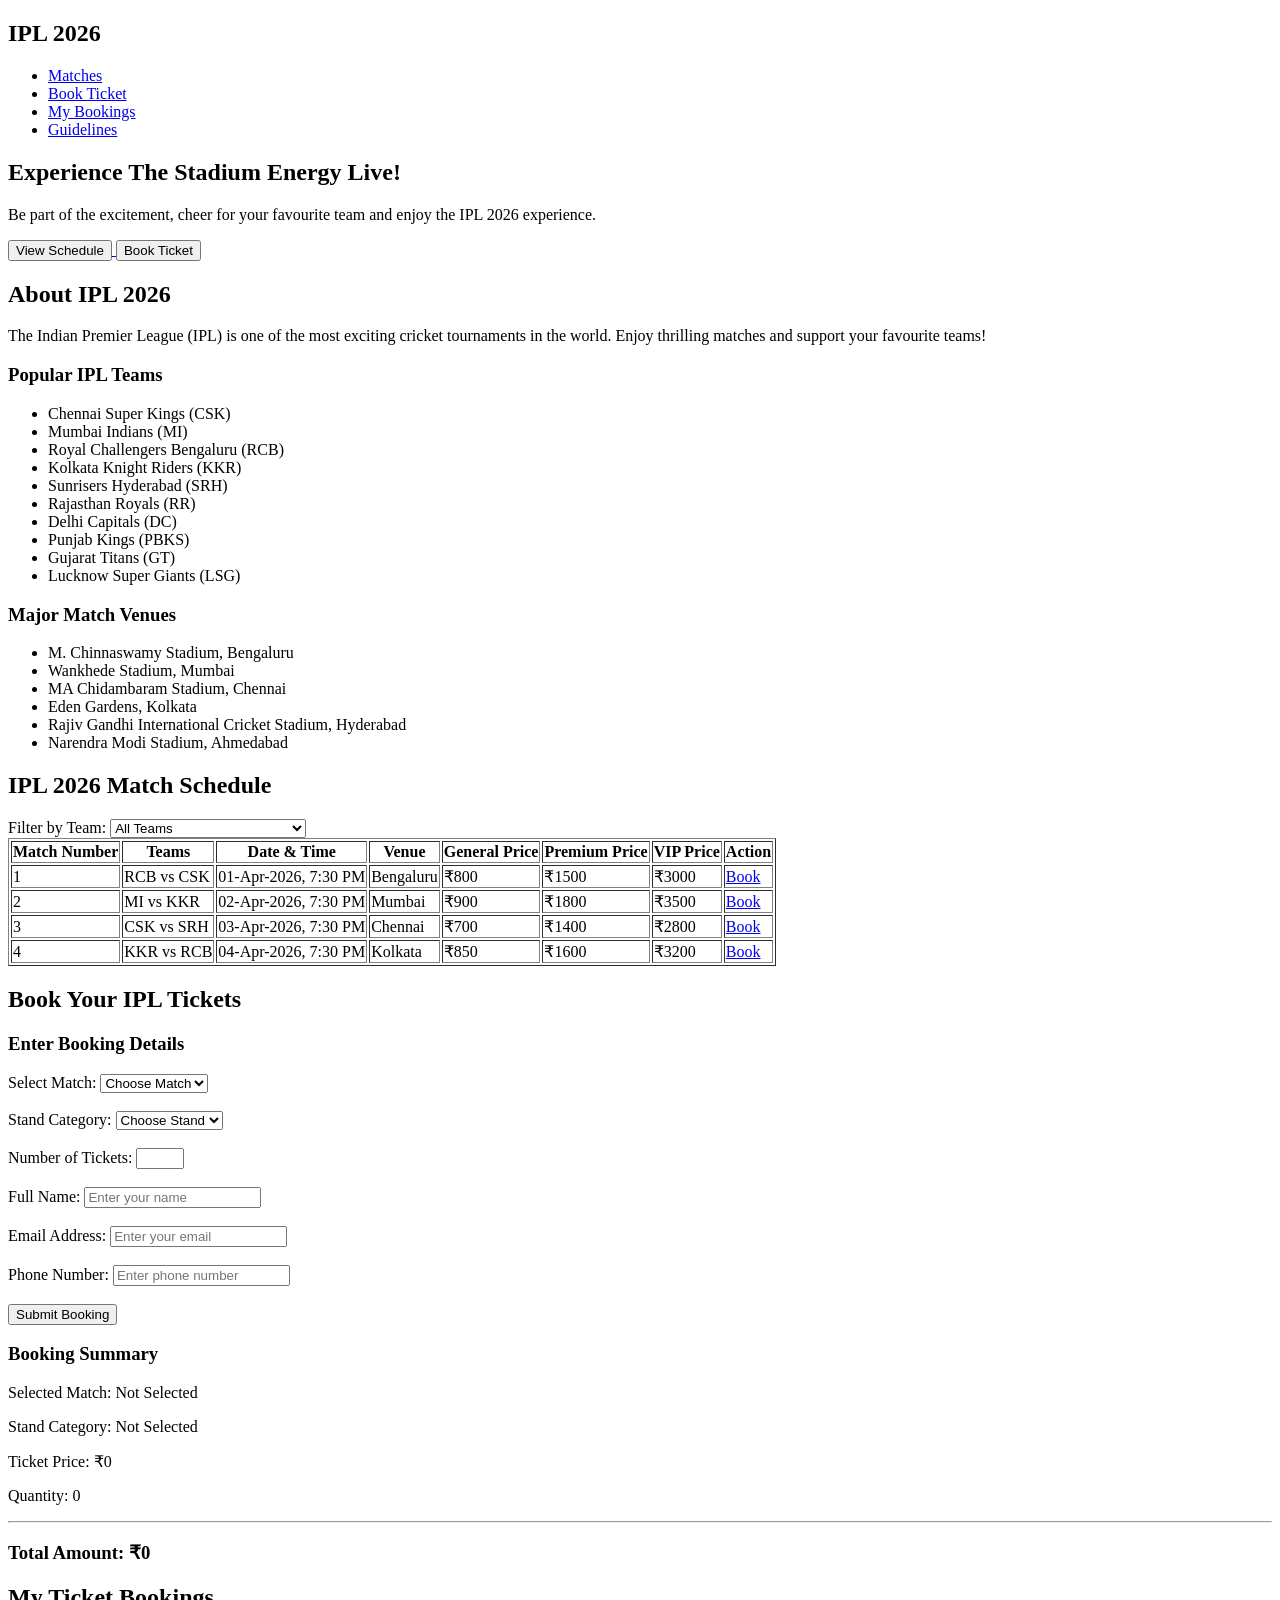
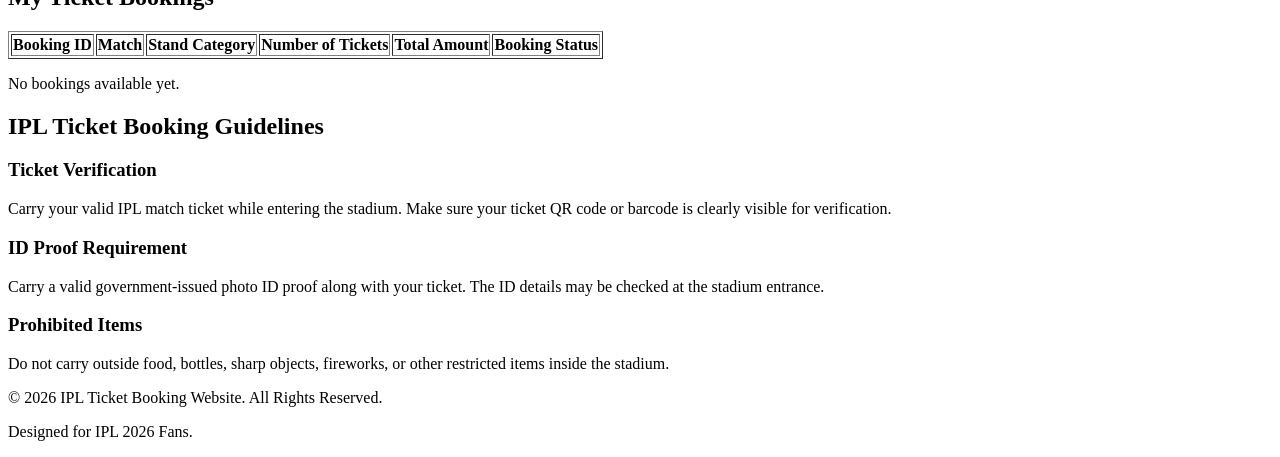
==== index.html @ 2261cd65 "Update" ====
<!DOCTYPE html>
<html lang="en">
<head>
    <meta charset="UTF-8">
    <meta name="viewport" content="width=device-width, initial-scale=1.0">
    <title>IPL Ticket Booking</title>
</head>
<body>

    <!-- Navigation Bar -->
    <header>
        <nav>
            <h2>IPL 2026</h2>

            <ul>
                <li><a href="#matches">Matches</a></li>
                <li><a href="#booking">Book Ticket</a></li>
                <li><a href="#mybookings">My Bookings</a></li>
                <li><a href="#guidelines">Guidelines</a></li>
            </ul>
        </nav>
    </header>
    <!-- Hero Banner Section -->
<section id="home">
    <div class="hero">
        <h1>Experience The Stadium Energy Live!</h1>

        <p>
            Be part of the excitement, cheer for your favourite team
            and enjoy the IPL 2026 experience.
        </p>

        <a href="#matches">
            <button>View Schedule</button>
        </a>

        <a href="#booking">
            <button>Book Ticket</button>
        </a>
    </div>
</section>
<!-- About IPL 2026 Section -->
<section id="about">

    <h2>About IPL 2026</h2>

    <p>
        The Indian Premier League (IPL) is one of the most
        exciting cricket tournaments in the world.
        Enjoy thrilling matches and support your favourite teams!
    </p>

    <h3>Popular IPL Teams</h3>

    <ul>
        <li>Chennai Super Kings (CSK)</li>
        <li>Mumbai Indians (MI)</li>
        <li>Royal Challengers Bengaluru (RCB)</li>
        <li>Kolkata Knight Riders (KKR)</li>
        <li>Sunrisers Hyderabad (SRH)</li>
        <li>Rajasthan Royals (RR)</li>
        <li>Delhi Capitals (DC)</li>
        <li>Punjab Kings (PBKS)</li>
        <li>Gujarat Titans (GT)</li>
        <li>Lucknow Super Giants (LSG)</li>
    </ul>

    <h3>Major Match Venues</h3>

    <ul>
        <li>M. Chinnaswamy Stadium, Bengaluru</li>
        <li>Wankhede Stadium, Mumbai</li>
        <li>MA Chidambaram Stadium, Chennai</li>
        <li>Eden Gardens, Kolkata</li>
        <li>Rajiv Gandhi International Cricket Stadium, Hyderabad</li>
        <li>Narendra Modi Stadium, Ahmedabad</li>
    </ul>

</section>

<!-- Match Schedule Section -->
<section id="matches">

    <h2>IPL 2026 Match Schedule</h2>

    <!-- Team Filter -->
    <label for="teamFilter">Filter by Team:</label>

    <select id="teamFilter">
        <option value="all">All Teams</option>
        <option value="CSK">Chennai Super Kings</option>
        <option value="MI">Mumbai Indians</option>
        <option value="RCB">Royal Challengers Bengaluru</option>
        <option value="KKR">Kolkata Knight Riders</option>
        <option value="SRH">Sunrisers Hyderabad</option>
    </select>

    <!-- Match Table -->
    <table border="1">

        <thead>
            <tr>
                <th>Match Number</th>
                <th>Teams</th>
                <th>Date & Time</th>
                <th>Venue</th>
                <th>General Price</th>
                <th>Premium Price</th>
                <th>VIP Price</th>
                <th>Action</th>
            </tr>
        </thead>

        <tbody>

            <tr>
                <td>1</td>
                <td>RCB vs CSK</td>
                <td>01-Apr-2026, 7:30 PM</td>
                <td>Bengaluru</td>
                <td>₹800</td>
                <td>₹1500</td>
                <td>₹3000</td>
                <td><a href="#booking">Book</a></td>
            </tr>

            <tr>
                <td>2</td>
                <td>MI vs KKR</td>
                <td>02-Apr-2026, 7:30 PM</td>
                <td>Mumbai</td>
                <td>₹900</td>
                <td>₹1800</td>
                <td>₹3500</td>
                <td><a href="#booking">Book</a></td>
            </tr>

            <tr>
                <td>3</td>
                <td>CSK vs SRH</td>
                <td>03-Apr-2026, 7:30 PM</td>
                <td>Chennai</td>
                <td>₹700</td>
                <td>₹1400</td>
                <td>₹2800</td>
                <td><a href="#booking">Book</a></td>
            </tr>

            <tr>
                <td>4</td>
                <td>KKR vs RCB</td>
                <td>04-Apr-2026, 7:30 PM</td>
                <td>Kolkata</td>
                <td>₹850</td>
                <td>₹1600</td>
                <td>₹3200</td>
                <td><a href="#booking">Book</a></td>
            </tr>

        </tbody>

    </table>

</section>

<!-- Ticket Booking Section -->
<section id="booking">

    <h2>Book Your IPL Tickets</h2>

    <div class="booking-container">

        <!-- Booking Form -->
        <div class="booking-form">

            <h3>Enter Booking Details</h3>

            <form>

                <label for="match">Select Match:</label>
                <select id="match" name="match" required>
                    <option value="">Choose Match</option>
                    <option>RCB vs CSK</option>
                    <option>MI vs KKR</option>
                    <option>CSK vs SRH</option>
                    <option>KKR vs RCB</option>
                </select>

                <br><br>

                <label for="stand">Stand Category:</label>
                <select id="stand" name="stand" required>
                    <option value="">Choose Stand</option>
                    <option>General</option>
                    <option>Premium</option>
                    <option>VIP</option>
                </select>

                <br><br>

                <label for="quantity">Number of Tickets:</label>
                <input type="number" id="quantity"
                       name="quantity" min="1" max="10" required>

                <br><br>

                <label for="name">Full Name:</label>
                <input type="text" id="name"
                       name="name" placeholder="Enter your name" required>

                <br><br>

                <label for="email">Email Address:</label>
                <input type="email" id="email"
                       name="email" placeholder="Enter your email" required>

                <br><br>

                <label for="phone">Phone Number:</label>
                <input type="tel" id="phone"
                       name="phone" placeholder="Enter phone number" required>

                <br><br>

                <button type="submit">Submit Booking</button>

            </form>

        </div>

        <!-- Booking Summary Card -->
        <div class="booking-summary">

            <h3>Booking Summary</h3>

            <p>Selected Match: Not Selected</p>

            <p>Stand Category: Not Selected</p>

            <p>Ticket Price: ₹0</p>

            <p>Quantity: 0</p>

            <hr>

            <h3>Total Amount: ₹0</h3>

        </div>

    </div>

</section>

<!-- My Ticket Bookings Section -->
<section id="mybookings">

    <h2>My Ticket Bookings</h2>

    <table border="1">

        <thead>
            <tr>
                <th>Booking ID</th>
                <th>Match</th>
                <th>Stand Category</th>
                <th>Number of Tickets</th>
                <th>Total Amount</th>
                <th>Booking Status</th>
            </tr>
        </thead>

        <tbody>
            <!-- Booking records will appear here in future -->
        </tbody>

    </table>

    <p>No bookings available yet.</p>

</section>

<!-- Guidelines Section -->
<section id="guidelines">

    <h2>IPL Ticket Booking Guidelines</h2>

    <div class="guidelines-container">

        <!-- Card 1 -->
        <div class="guideline-card">
            <h3>Ticket Verification</h3>
            <p>
                Carry your valid IPL match ticket while entering
                the stadium. Make sure your ticket QR code or
                barcode is clearly visible for verification.
            </p>
        </div>

        <!-- Card 2 -->
        <div class="guideline-card">
            <h3>ID Proof Requirement</h3>
            <p>
                Carry a valid government-issued photo ID proof
                along with your ticket. The ID details may be
                checked at the stadium entrance.
            </p>
        </div>

        <!-- Card 3 -->
        <div class="guideline-card">
            <h3>Prohibited Items</h3>
            <p>
                Do not carry outside food, bottles, sharp objects,
                fireworks, or other restricted items inside
                the stadium.
            </p>
        </div>

    </div>

</section>


<!-- Footer Section -->
<footer>
    <p>&copy; 2026 IPL Ticket Booking Website. All Rights Reserved.</p>
    <p>Designed for IPL 2026 Fans.</p>
</footer>
</body>
</html>
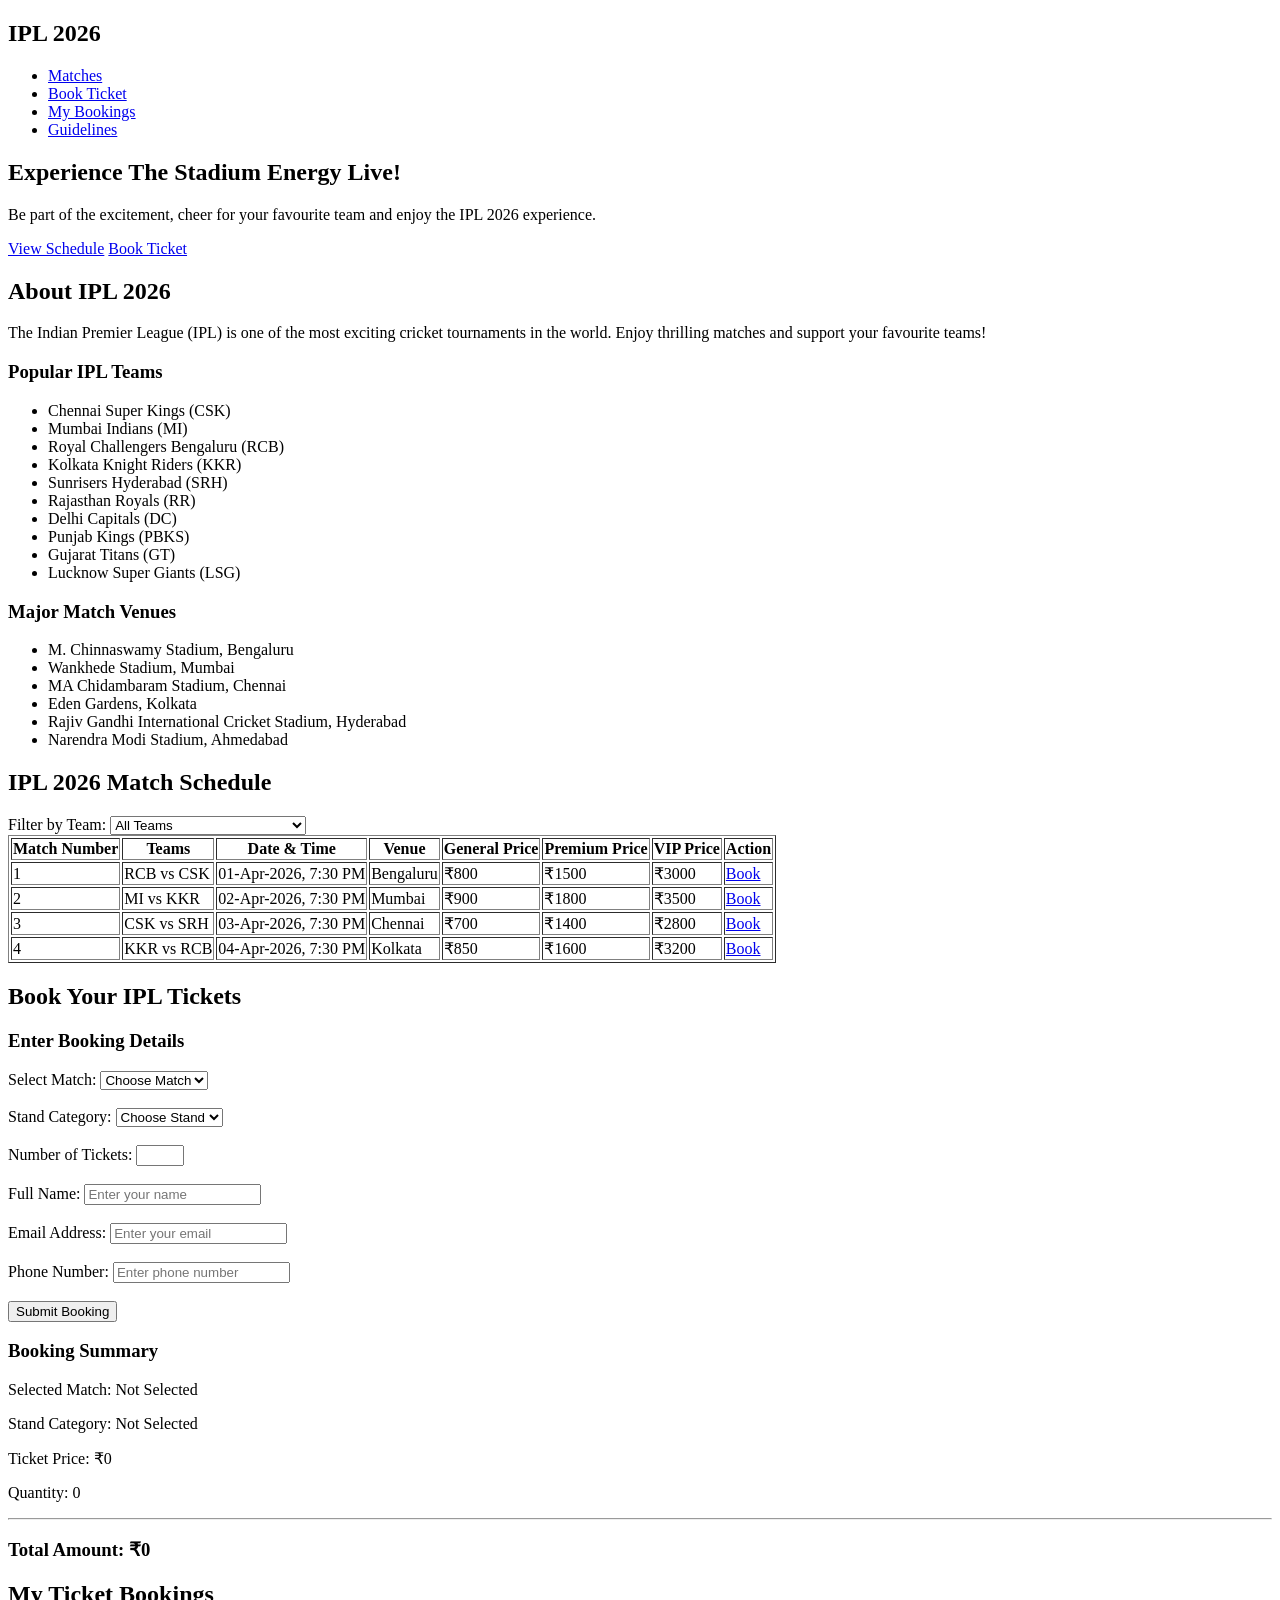
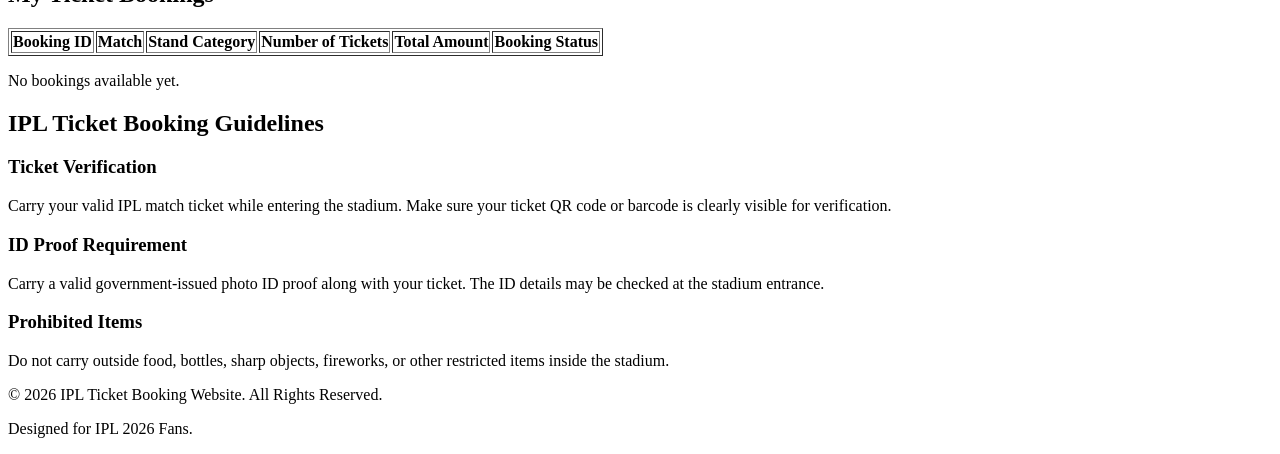
==== commit 97e5ab85: "Add IPL Ticket Booking Activity 1" ====
--- a/index.html
+++ b/index.html
@@ -1,11 +1,12 @@
-
 <!DOCTYPE html>
 <html lang="en">
+
 <head>
     <meta charset="UTF-8">
     <meta name="viewport" content="width=device-width, initial-scale=1.0">
     <title>IPL Ticket Booking</title>
 </head>
+
 <body>
 
     <!-- Navigation Bar -->
@@ -21,9 +22,9 @@
             </ul>
         </nav>
     </header>
+
     <!-- Hero Banner Section -->
-<section id="home">
-    <div class="hero">
+    <section id="home">
         <h1>Experience The Stadium Energy Live!</h1>
 
         <p>
@@ -31,195 +32,199 @@
             and enjoy the IPL 2026 experience.
         </p>
 
-        <a href="#matches">
-            <button>View Schedule</button>
-        </a>
-
-        <a href="#booking">
-            <button>Book Ticket</button>
-        </a>
-    </div>
-</section>
-<!-- About IPL 2026 Section -->
-<section id="about">
-
-    <h2>About IPL 2026</h2>
-
-    <p>
-        The Indian Premier League (IPL) is one of the most
-        exciting cricket tournaments in the world.
-        Enjoy thrilling matches and support your favourite teams!
-    </p>
-
-    <h3>Popular IPL Teams</h3>
-
-    <ul>
-        <li>Chennai Super Kings (CSK)</li>
-        <li>Mumbai Indians (MI)</li>
-        <li>Royal Challengers Bengaluru (RCB)</li>
-        <li>Kolkata Knight Riders (KKR)</li>
-        <li>Sunrisers Hyderabad (SRH)</li>
-        <li>Rajasthan Royals (RR)</li>
-        <li>Delhi Capitals (DC)</li>
-        <li>Punjab Kings (PBKS)</li>
-        <li>Gujarat Titans (GT)</li>
-        <li>Lucknow Super Giants (LSG)</li>
-    </ul>
-
-    <h3>Major Match Venues</h3>
-
-    <ul>
-        <li>M. Chinnaswamy Stadium, Bengaluru</li>
-        <li>Wankhede Stadium, Mumbai</li>
-        <li>MA Chidambaram Stadium, Chennai</li>
-        <li>Eden Gardens, Kolkata</li>
-        <li>Rajiv Gandhi International Cricket Stadium, Hyderabad</li>
-        <li>Narendra Modi Stadium, Ahmedabad</li>
-    </ul>
-
-</section>
-
-<!-- Match Schedule Section -->
-<section id="matches">
-
-    <h2>IPL 2026 Match Schedule</h2>
-
-    <!-- Team Filter -->
-    <label for="teamFilter">Filter by Team:</label>
-
-    <select id="teamFilter">
-        <option value="all">All Teams</option>
-        <option value="CSK">Chennai Super Kings</option>
-        <option value="MI">Mumbai Indians</option>
-        <option value="RCB">Royal Challengers Bengaluru</option>
-        <option value="KKR">Kolkata Knight Riders</option>
-        <option value="SRH">Sunrisers Hyderabad</option>
-    </select>
-
-    <!-- Match Table -->
-    <table border="1">
-
-        <thead>
-            <tr>
-                <th>Match Number</th>
-                <th>Teams</th>
-                <th>Date & Time</th>
-                <th>Venue</th>
-                <th>General Price</th>
-                <th>Premium Price</th>
-                <th>VIP Price</th>
-                <th>Action</th>
-            </tr>
-        </thead>
-
-        <tbody>
-
-            <tr>
-                <td>1</td>
-                <td>RCB vs CSK</td>
-                <td>01-Apr-2026, 7:30 PM</td>
-                <td>Bengaluru</td>
-                <td>₹800</td>
-                <td>₹1500</td>
-                <td>₹3000</td>
-                <td><a href="#booking">Book</a></td>
-            </tr>
-
-            <tr>
-                <td>2</td>
-                <td>MI vs KKR</td>
-                <td>02-Apr-2026, 7:30 PM</td>
-                <td>Mumbai</td>
-                <td>₹900</td>
-                <td>₹1800</td>
-                <td>₹3500</td>
-                <td><a href="#booking">Book</a></td>
-            </tr>
-
-            <tr>
-                <td>3</td>
-                <td>CSK vs SRH</td>
-                <td>03-Apr-2026, 7:30 PM</td>
-                <td>Chennai</td>
-                <td>₹700</td>
-                <td>₹1400</td>
-                <td>₹2800</td>
-                <td><a href="#booking">Book</a></td>
-            </tr>
-
-            <tr>
-                <td>4</td>
-                <td>KKR vs RCB</td>
-                <td>04-Apr-2026, 7:30 PM</td>
-                <td>Kolkata</td>
-                <td>₹850</td>
-                <td>₹1600</td>
-                <td>₹3200</td>
-                <td><a href="#booking">Book</a></td>
-            </tr>
-
-        </tbody>
-
-    </table>
-
-</section>
-
-<!-- Ticket Booking Section -->
-<section id="booking">
-
-    <h2>Book Your IPL Tickets</h2>
-
-    <div class="booking-container">
-
-        <!-- Booking Form -->
-        <div class="booking-form">
-
-            <h3>Enter Booking Details</h3>
-
+        <a href="#matches">View Schedule</a>
+        <a href="#booking">Book Ticket</a>
+    </section>
+
+    <!-- About IPL 2026 Section -->
+    <section id="about">
+
+        <h2>About IPL 2026</h2>
+
+        <p>
+            The Indian Premier League (IPL) is one of the most
+            exciting cricket tournaments in the world.
+            Enjoy thrilling matches and support your favourite teams!
+        </p>
+
+        <h3>Popular IPL Teams</h3>
+
+        <ul>
+            <li>Chennai Super Kings (CSK)</li>
+            <li>Mumbai Indians (MI)</li>
+            <li>Royal Challengers Bengaluru (RCB)</li>
+            <li>Kolkata Knight Riders (KKR)</li>
+            <li>Sunrisers Hyderabad (SRH)</li>
+            <li>Rajasthan Royals (RR)</li>
+            <li>Delhi Capitals (DC)</li>
+            <li>Punjab Kings (PBKS)</li>
+            <li>Gujarat Titans (GT)</li>
+            <li>Lucknow Super Giants (LSG)</li>
+        </ul>
+
+        <h3>Major Match Venues</h3>
+
+        <ul>
+            <li>M. Chinnaswamy Stadium, Bengaluru</li>
+            <li>Wankhede Stadium, Mumbai</li>
+            <li>MA Chidambaram Stadium, Chennai</li>
+            <li>Eden Gardens, Kolkata</li>
+            <li>Rajiv Gandhi International Cricket Stadium, Hyderabad</li>
+            <li>Narendra Modi Stadium, Ahmedabad</li>
+        </ul>
+
+    </section>
+
+    <!-- Match Schedule Section -->
+    <section id="matches">
+
+        <h2>IPL 2026 Match Schedule</h2>
+
+        <!-- Team Filter -->
+        <label for="teamFilter">Filter by Team:</label>
+
+        <select id="teamFilter" name="teamFilter">
+            <option value="all">All Teams</option>
+            <option value="CSK">Chennai Super Kings</option>
+            <option value="MI">Mumbai Indians</option>
+            <option value="RCB">Royal Challengers Bengaluru</option>
+            <option value="KKR">Kolkata Knight Riders</option>
+            <option value="SRH">Sunrisers Hyderabad</option>
+            <option value="RR">Rajasthan Royals</option>
+            <option value="DC">Delhi Capitals</option>
+            <option value="PBKS">Punjab Kings</option>
+            <option value="GT">Gujarat Titans</option>
+            <option value="LSG">Lucknow Super Giants</option>
+        </select>
+
+        <!-- Match Schedule Table -->
+        <table border="1">
+
+            <thead>
+                <tr>
+                    <th>Match Number</th>
+                    <th>Teams</th>
+                    <th>Date & Time</th>
+                    <th>Venue</th>
+                    <th>General Price</th>
+                    <th>Premium Price</th>
+                    <th>VIP Price</th>
+                    <th>Action</th>
+                </tr>
+            </thead>
+
+            <tbody>
+
+                <tr>
+                    <td>1</td>
+                    <td>RCB vs CSK</td>
+                    <td>01-Apr-2026, 7:30 PM</td>
+                    <td>Bengaluru</td>
+                    <td>₹800</td>
+                    <td>₹1500</td>
+                    <td>₹3000</td>
+                    <td><a href="#booking">Book</a></td>
+                </tr>
+
+                <tr>
+                    <td>2</td>
+                    <td>MI vs KKR</td>
+                    <td>02-Apr-2026, 7:30 PM</td>
+                    <td>Mumbai</td>
+                    <td>₹900</td>
+                    <td>₹1800</td>
+                    <td>₹3500</td>
+                    <td><a href="#booking">Book</a></td>
+                </tr>
+
+                <tr>
+                    <td>3</td>
+                    <td>CSK vs SRH</td>
+                    <td>03-Apr-2026, 7:30 PM</td>
+                    <td>Chennai</td>
+                    <td>₹700</td>
+                    <td>₹1400</td>
+                    <td>₹2800</td>
+                    <td><a href="#booking">Book</a></td>
+                </tr>
+
+                <tr>
+                    <td>4</td>
+                    <td>KKR vs RCB</td>
+                    <td>04-Apr-2026, 7:30 PM</td>
+                    <td>Kolkata</td>
+                    <td>₹850</td>
+                    <td>₹1600</td>
+                    <td>₹3200</td>
+                    <td><a href="#booking">Book</a></td>
+                </tr>
+
+            </tbody>
+
+        </table>
+
+    </section>
+
+    <!-- Ticket Booking Section -->
+    <section id="booking">
+
+        <h2>Book Your IPL Tickets</h2>
+
+        <div>
+
+            <!-- Booking Form -->
             <form>
 
+                <h3>Enter Booking Details</h3>
+
                 <label for="match">Select Match:</label>
+
                 <select id="match" name="match" required>
                     <option value="">Choose Match</option>
-                    <option>RCB vs CSK</option>
-                    <option>MI vs KKR</option>
-                    <option>CSK vs SRH</option>
-                    <option>KKR vs RCB</option>
+                    <option value="RCB-CSK">RCB vs CSK</option>
+                    <option value="MI-KKR">MI vs KKR</option>
+                    <option value="CSK-SRH">CSK vs SRH</option>
+                    <option value="KKR-RCB">KKR vs RCB</option>
                 </select>
 
                 <br><br>
 
                 <label for="stand">Stand Category:</label>
+
                 <select id="stand" name="stand" required>
                     <option value="">Choose Stand</option>
-                    <option>General</option>
-                    <option>Premium</option>
-                    <option>VIP</option>
+                    <option value="general">General</option>
+                    <option value="premium">Premium</option>
+                    <option value="vip">VIP</option>
                 </select>
 
                 <br><br>
 
                 <label for="quantity">Number of Tickets:</label>
+
                 <input type="number" id="quantity"
-                       name="quantity" min="1" max="10" required>
+                    name="quantity" min="1" max="10" required>
 
                 <br><br>
 
                 <label for="name">Full Name:</label>
+
                 <input type="text" id="name"
-                       name="name" placeholder="Enter your name" required>
+                    name="name" placeholder="Enter your name" required>
 
                 <br><br>
 
                 <label for="email">Email Address:</label>
+
                 <input type="email" id="email"
-                       name="email" placeholder="Enter your email" required>
+                    name="email" placeholder="Enter your email" required>
 
                 <br><br>
 
                 <label for="phone">Phone Number:</label>
+
                 <input type="tel" id="phone"
-                       name="phone" placeholder="Enter phone number" required>
+                    name="phone" placeholder="Enter phone number" required>
 
                 <br><br>
 
@@ -227,105 +232,103 @@
 
             </form>
 
+            <!-- Booking Summary Card -->
+            <aside>
+
+                <h3>Booking Summary</h3>
+
+                <p>Selected Match: Not Selected</p>
+
+                <p>Stand Category: Not Selected</p>
+
+                <p>Ticket Price: ₹0</p>
+
+                <p>Quantity: 0</p>
+
+                <hr>
+
+                <h3>Total Amount: ₹0</h3>
+
+            </aside>
+
         </div>
 
-        <!-- Booking Summary Card -->
-        <div class="booking-summary">
-
-            <h3>Booking Summary</h3>
-
-            <p>Selected Match: Not Selected</p>
-
-            <p>Stand Category: Not Selected</p>
-
-            <p>Ticket Price: ₹0</p>
-
-            <p>Quantity: 0</p>
-
-            <hr>
-
-            <h3>Total Amount: ₹0</h3>
+    </section>
+
+    <!-- My Ticket Bookings Section -->
+    <section id="mybookings">
+
+        <h2>My Ticket Bookings</h2>
+
+        <table border="1">
+
+            <thead>
+                <tr>
+                    <th>Booking ID</th>
+                    <th>Match</th>
+                    <th>Stand Category</th>
+                    <th>Number of Tickets</th>
+                    <th>Total Amount</th>
+                    <th>Booking Status</th>
+                </tr>
+            </thead>
+
+            <tbody>
+                <!-- Booking records will appear here in future -->
+            </tbody>
+
+        </table>
+
+        <p>No bookings available yet.</p>
+
+    </section>
+
+    <!-- Guidelines Section -->
+    <section id="guidelines">
+
+        <h2>IPL Ticket Booking Guidelines</h2>
+
+        <div>
+
+            <article>
+                <h3>Ticket Verification</h3>
+                <p>
+                    Carry your valid IPL match ticket while entering
+                    the stadium. Make sure your ticket QR code or
+                    barcode is clearly visible for verification.
+                </p>
+            </article>
+
+            <article>
+                <h3>ID Proof Requirement</h3>
+                <p>
+                    Carry a valid government-issued photo ID proof
+                    along with your ticket. The ID details may be
+                    checked at the stadium entrance.
+                </p>
+            </article>
+
+            <article>
+                <h3>Prohibited Items</h3>
+                <p>
+                    Do not carry outside food, bottles, sharp objects,
+                    fireworks, or other restricted items inside
+                    the stadium.
+                </p>
+            </article>
 
         </div>
 
-    </div>
-
-</section>
-
-<!-- My Ticket Bookings Section -->
-<section id="mybookings">
-
-    <h2>My Ticket Bookings</h2>
-
-    <table border="1">
-
-        <thead>
-            <tr>
-                <th>Booking ID</th>
-                <th>Match</th>
-                <th>Stand Category</th>
-                <th>Number of Tickets</th>
-                <th>Total Amount</th>
-                <th>Booking Status</th>
-            </tr>
-        </thead>
-
-        <tbody>
-            <!-- Booking records will appear here in future -->
-        </tbody>
-
-    </table>
-
-    <p>No bookings available yet.</p>
-
-</section>
-
-<!-- Guidelines Section -->
-<section id="guidelines">
-
-    <h2>IPL Ticket Booking Guidelines</h2>
-
-    <div class="guidelines-container">
-
-        <!-- Card 1 -->
-        <div class="guideline-card">
-            <h3>Ticket Verification</h3>
-            <p>
-                Carry your valid IPL match ticket while entering
-                the stadium. Make sure your ticket QR code or
-                barcode is clearly visible for verification.
-            </p>
-        </div>
-
-        <!-- Card 2 -->
-        <div class="guideline-card">
-            <h3>ID Proof Requirement</h3>
-            <p>
-                Carry a valid government-issued photo ID proof
-                along with your ticket. The ID details may be
-                checked at the stadium entrance.
-            </p>
-        </div>
-
-        <!-- Card 3 -->
-        <div class="guideline-card">
-            <h3>Prohibited Items</h3>
-            <p>
-                Do not carry outside food, bottles, sharp objects,
-                fireworks, or other restricted items inside
-                the stadium.
-            </p>
-        </div>
-
-    </div>
-
-</section>
-
-
-<!-- Footer Section -->
-<footer>
-    <p>&copy; 2026 IPL Ticket Booking Website. All Rights Reserved.</p>
-    <p>Designed for IPL 2026 Fans.</p>
-</footer>
+    </section>
+
+    <!-- Footer Section -->
+    <footer>
+
+        <p>&copy; 2026 IPL Ticket Booking Website. All Rights Reserved.</p>
+        <p>Designed for IPL 2026 Fans.</p>
+
+    </footer>
+
 </body>
-</html>
+
+</html>
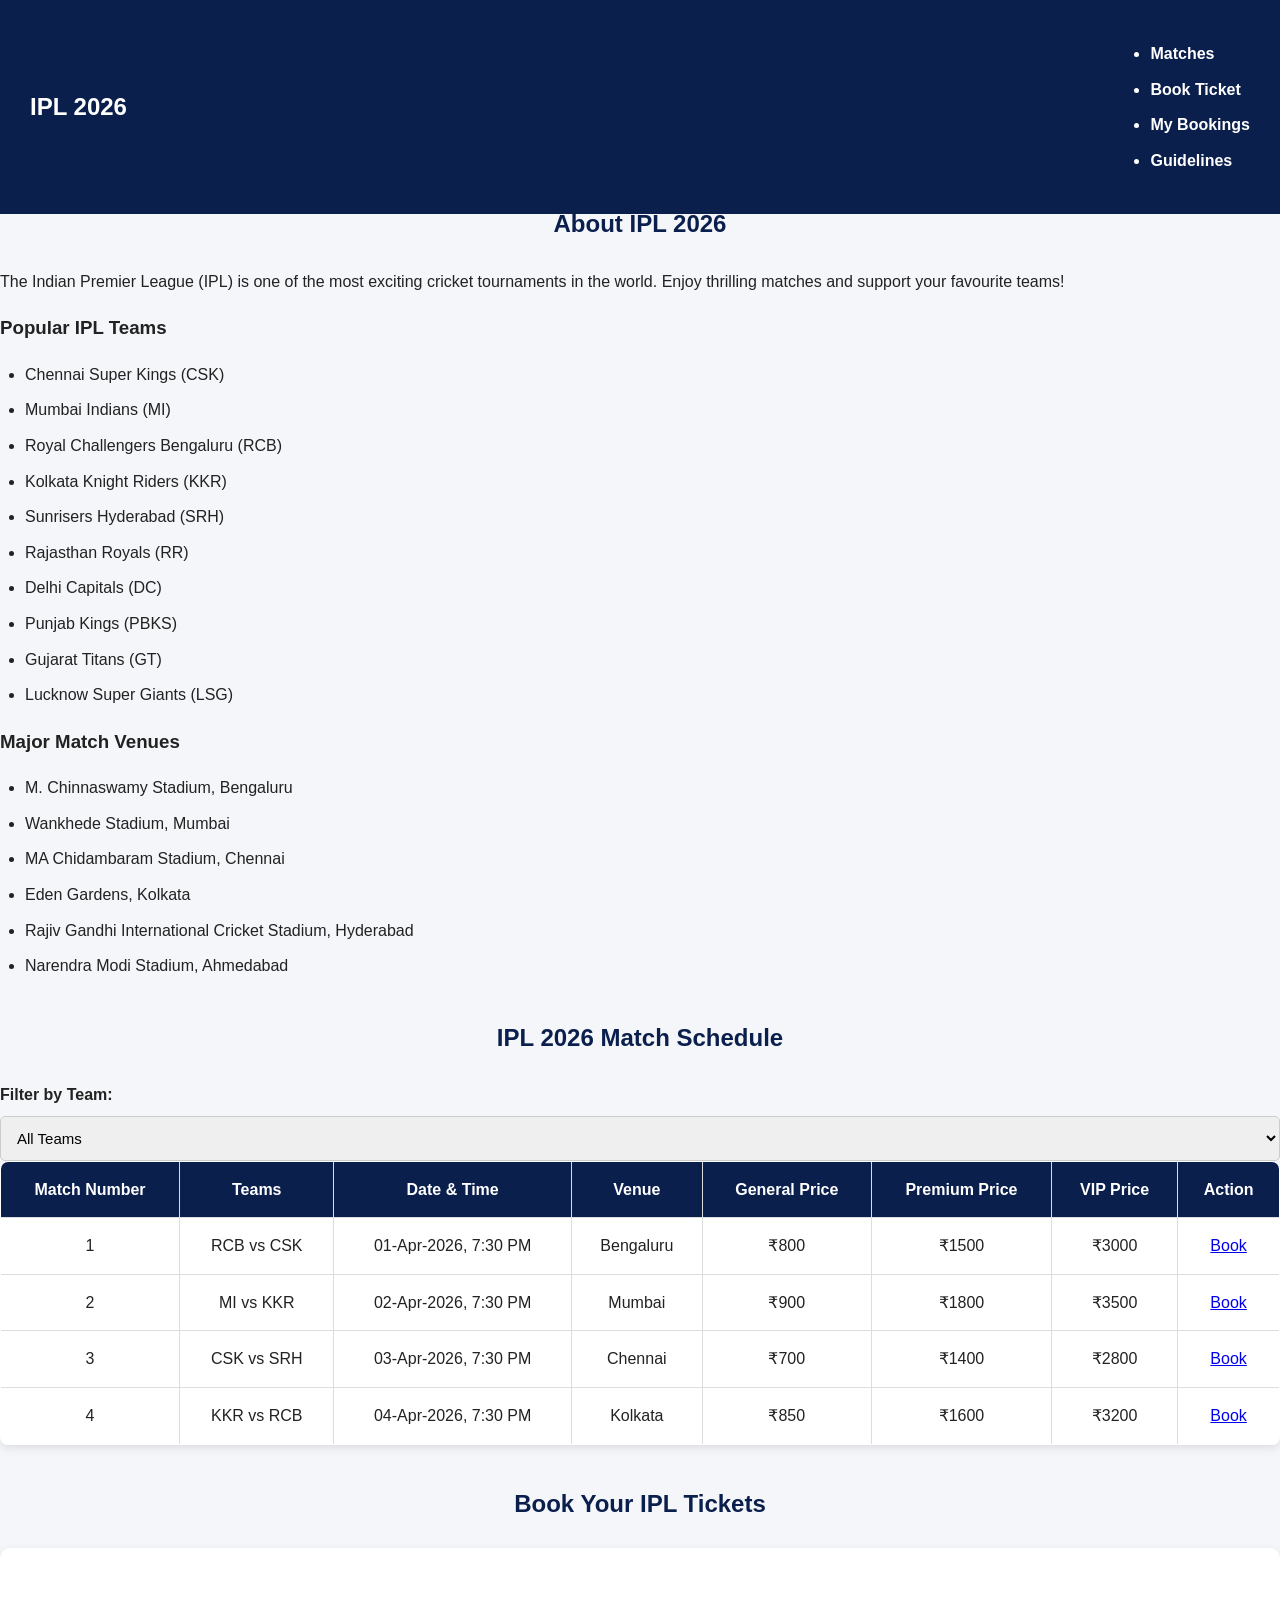
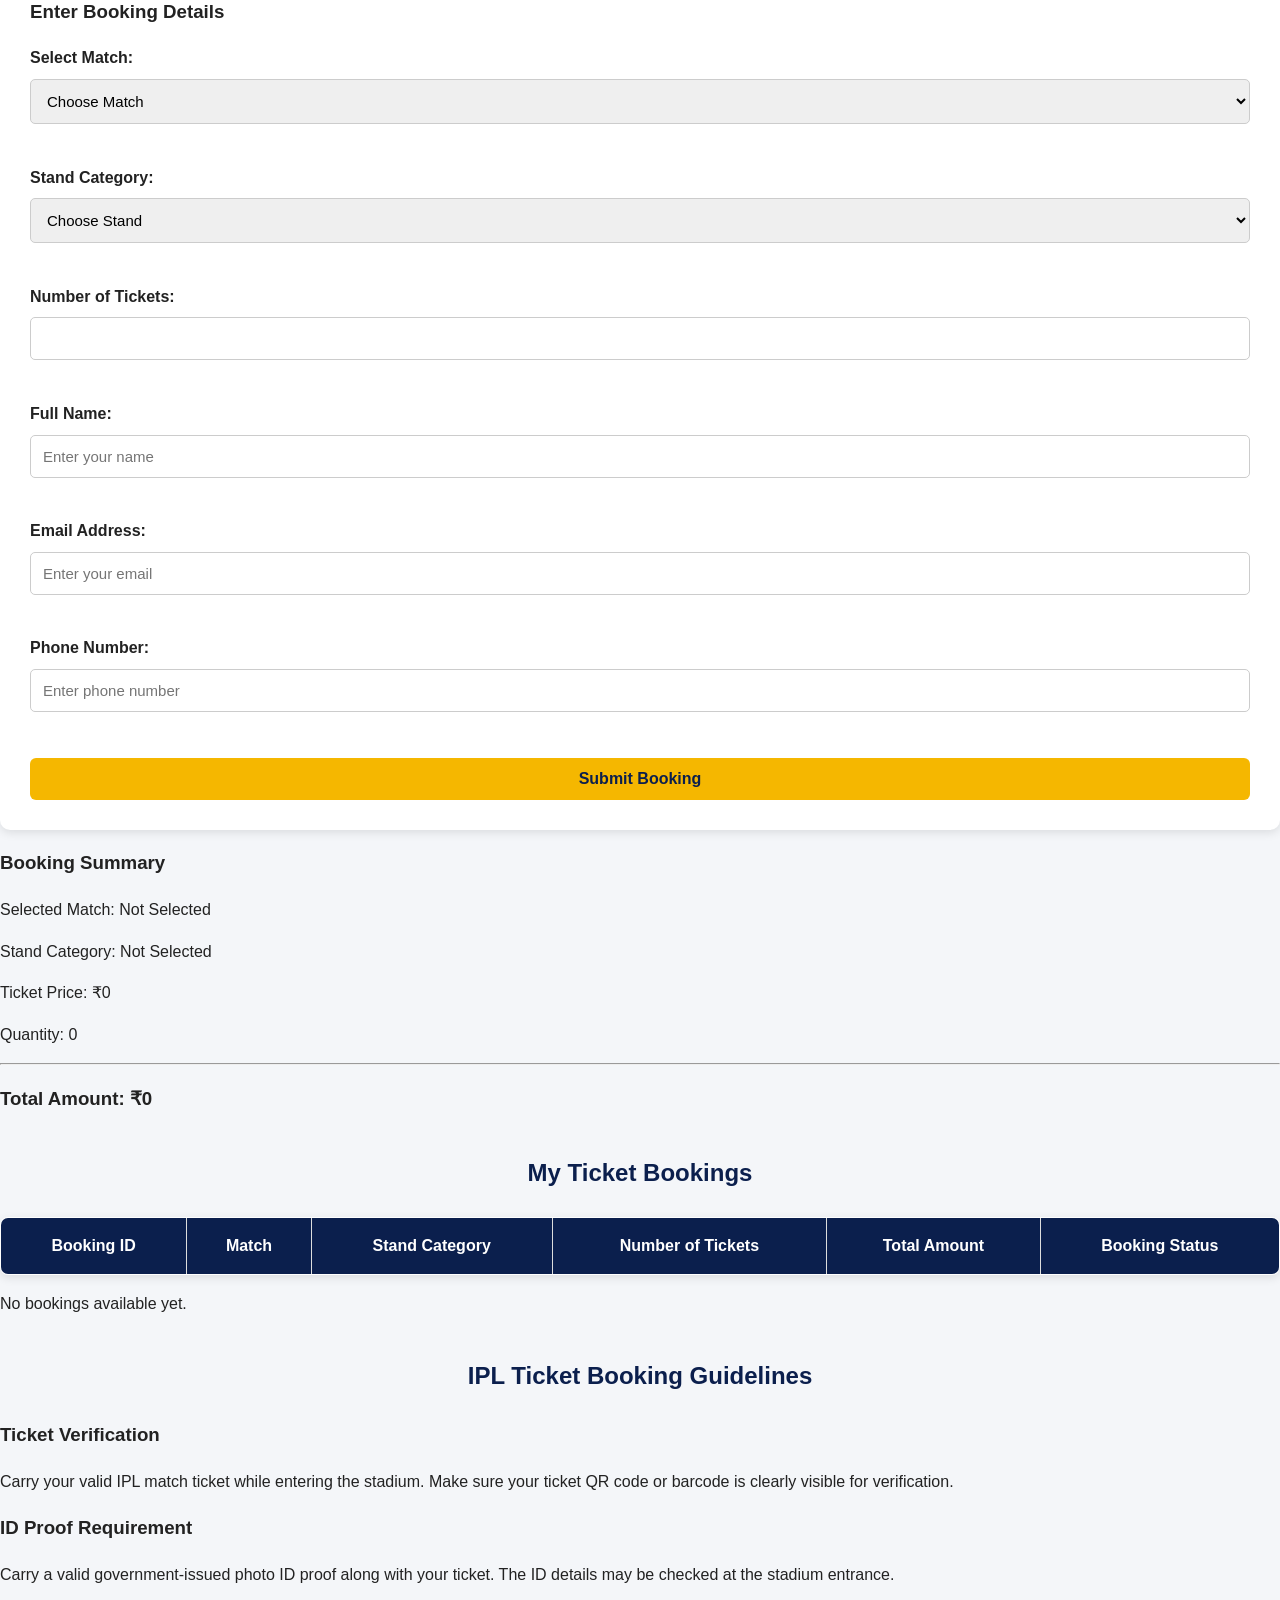
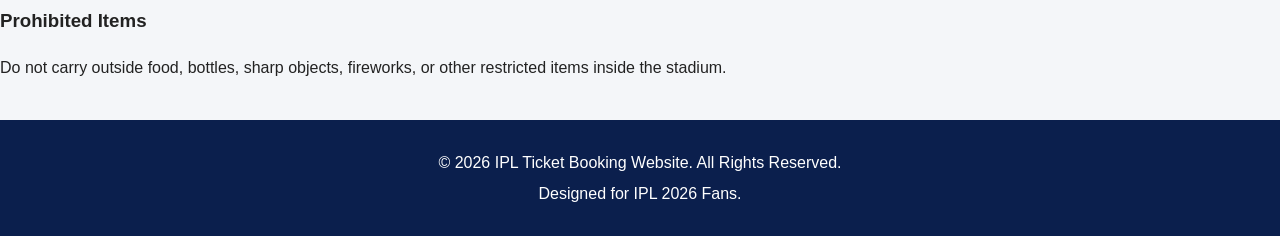
==== commit 46de34c0: "Add CSS styling to IPL ticket booking website" ====
--- a/index.html
+++ b/index.html
@@ -5,6 +5,7 @@
     <meta charset="UTF-8">
     <meta name="viewport" content="width=device-width, initial-scale=1.0">
     <title>IPL Ticket Booking</title>
+    <link rel="stylesheet" href="styles.css">
 </head>
 
 <body>
--- a/styles.css
+++ b/styles.css
@@ -0,0 +1,230 @@
+/* CSS Variables */
+:root {
+    --primary: #0b1f4d;
+    --accent: #f5b700;
+    --background: #f4f6f9;
+    --text: #222222;
+}
+
+/* General Styling */
+* {
+    box-sizing: border-box;
+    scroll-behavior: smooth;
+}
+
+body {
+    margin: 0;
+    font-family: Arial, sans-serif;
+    background: var(--background);
+    color: var(--text);
+    line-height: 1.6;
+}
+
+/* Navigation Bar */
+header {
+    position: fixed;
+    top: 0;
+    width: 100%;
+    z-index: 1000;
+}
+
+nav {
+    background: var(--primary);
+    color: white;
+    padding: 15px 30px;
+    display: flex;
+    justify-content: space-between;
+    align-items: center;
+    flex-wrap: wrap;
+}
+
+nav h2 {
+    margin: 0;
+}
+
+.nav-links {
+    display: flex;
+    gap: 20px;
+}
+
+nav a {
+    color: white;
+    text-decoration: none;
+    font-weight: bold;
+    transition: color 0.3s;
+}
+
+nav a:hover {
+    color: var(--accent);
+}
+
+/* Hero Section */
+.hero {
+    background: linear-gradient(135deg, #0b1f4d, #1e40af);
+    color: white;
+    text-align: center;
+    padding: 120px 20px 60px;
+}
+
+.hero h1 {
+    font-size: 40px;
+    margin-bottom: 10px;
+}
+
+.hero p {
+    font-size: 18px;
+    margin-bottom: 30px;
+}
+
+/* Buttons */
+.btn,
+button {
+    display: inline-block;
+    background: var(--accent);
+    color: var(--primary);
+    padding: 12px 25px;
+    border: none;
+    border-radius: 6px;
+    font-size: 16px;
+    font-weight: bold;
+    text-decoration: none;
+    cursor: pointer;
+    transition: background 0.3s;
+}
+
+.btn:hover,
+button:hover {
+    background: #ffd54f;
+}
+
+/* Main Content */
+main {
+    max-width: 1100px;
+    margin: auto;
+    padding: 20px;
+}
+
+section {
+    margin: 40px 0;
+    scroll-margin-top: 90px;
+}
+
+section h2 {
+    color: var(--primary);
+    text-align: center;
+    margin-bottom: 25px;
+}
+
+/* Match Schedule Table */
+table {
+    width: 100%;
+    border-collapse: collapse;
+    background: white;
+    border-radius: 8px;
+    overflow: hidden;
+    box-shadow: 0 3px 10px rgba(0, 0, 0, 0.1);
+}
+
+th,
+td {
+    padding: 15px;
+    text-align: center;
+    border: 1px solid #ddd;
+}
+
+th {
+    background: var(--primary);
+    color: white;
+}
+
+tr:hover {
+    background: #fff8e1;
+}
+
+/* Cards */
+.card {
+    background: white;
+    padding: 25px;
+    margin: 15px 0;
+    border-radius: 10px;
+    box-shadow: 0 3px 10px rgba(0, 0, 0, 0.1);
+}
+
+/* Booking Form */
+form {
+    background: white;
+    padding: 30px;
+    border-radius: 10px;
+    box-shadow: 0 3px 10px rgba(0, 0, 0, 0.1);
+}
+
+label {
+    display: block;
+    margin-top: 15px;
+    font-weight: bold;
+}
+
+input,
+select,
+textarea {
+    width: 100%;
+    padding: 12px;
+    margin-top: 8px;
+    border: 1px solid #ccc;
+    border-radius: 5px;
+    font-size: 15px;
+}
+
+form button {
+    margin-top: 20px;
+    width: 100%;
+}
+
+/* Guidelines */
+ul {
+    padding-left: 25px;
+}
+
+li {
+    margin: 10px 0;
+}
+
+/* Footer */
+footer {
+    background: var(--primary);
+    color: white;
+    text-align: center;
+    padding: 25px;
+    margin-top: 40px;
+}
+
+footer p {
+    margin: 5px;
+}
+
+/* Responsive Design */
+@media (max-width: 600px) {
+    nav {
+        flex-direction: column;
+        gap: 15px;
+    }
+
+    .nav-links {
+        flex-direction: column;
+        text-align: center;
+        gap: 10px;
+    }
+
+    .hero h1 {
+        font-size: 28px;
+    }
+
+    table {
+        font-size: 12px;
+    }
+
+    th,
+    td {
+        padding: 8px;
+    }
+}
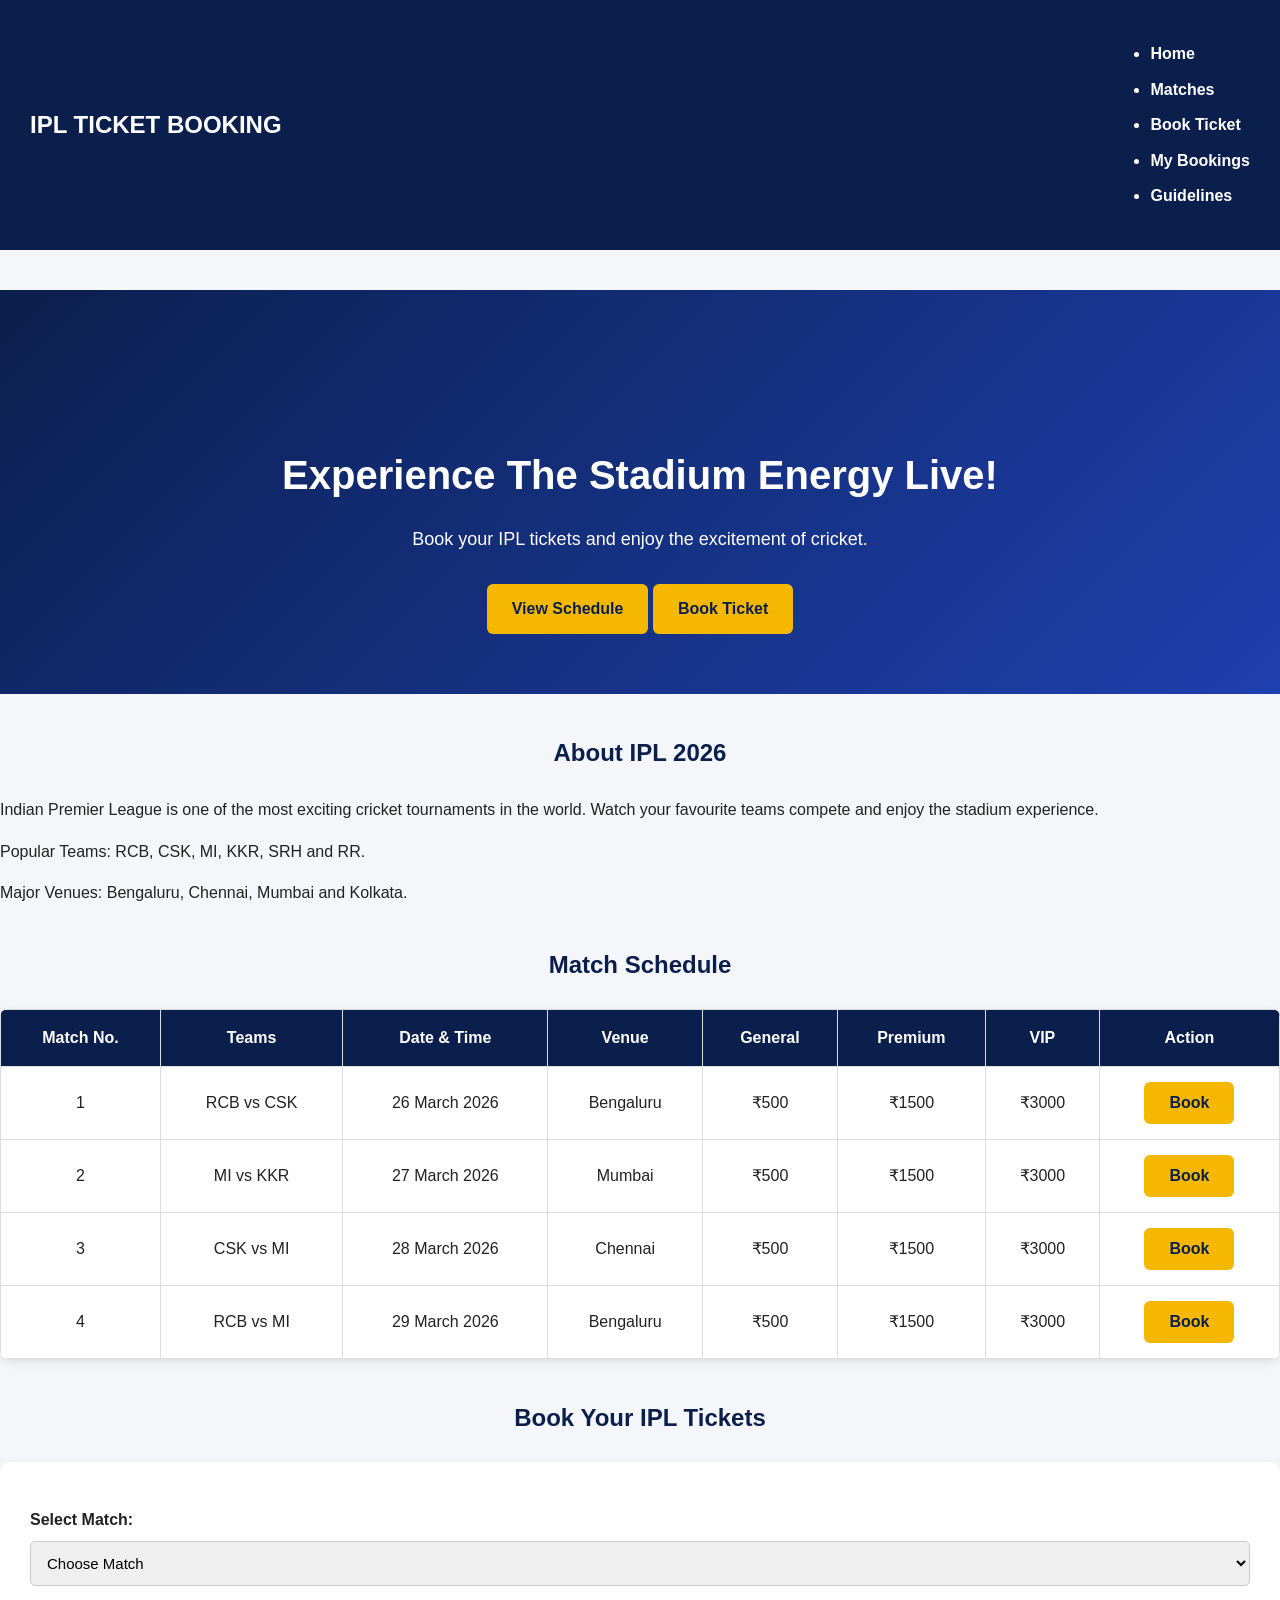
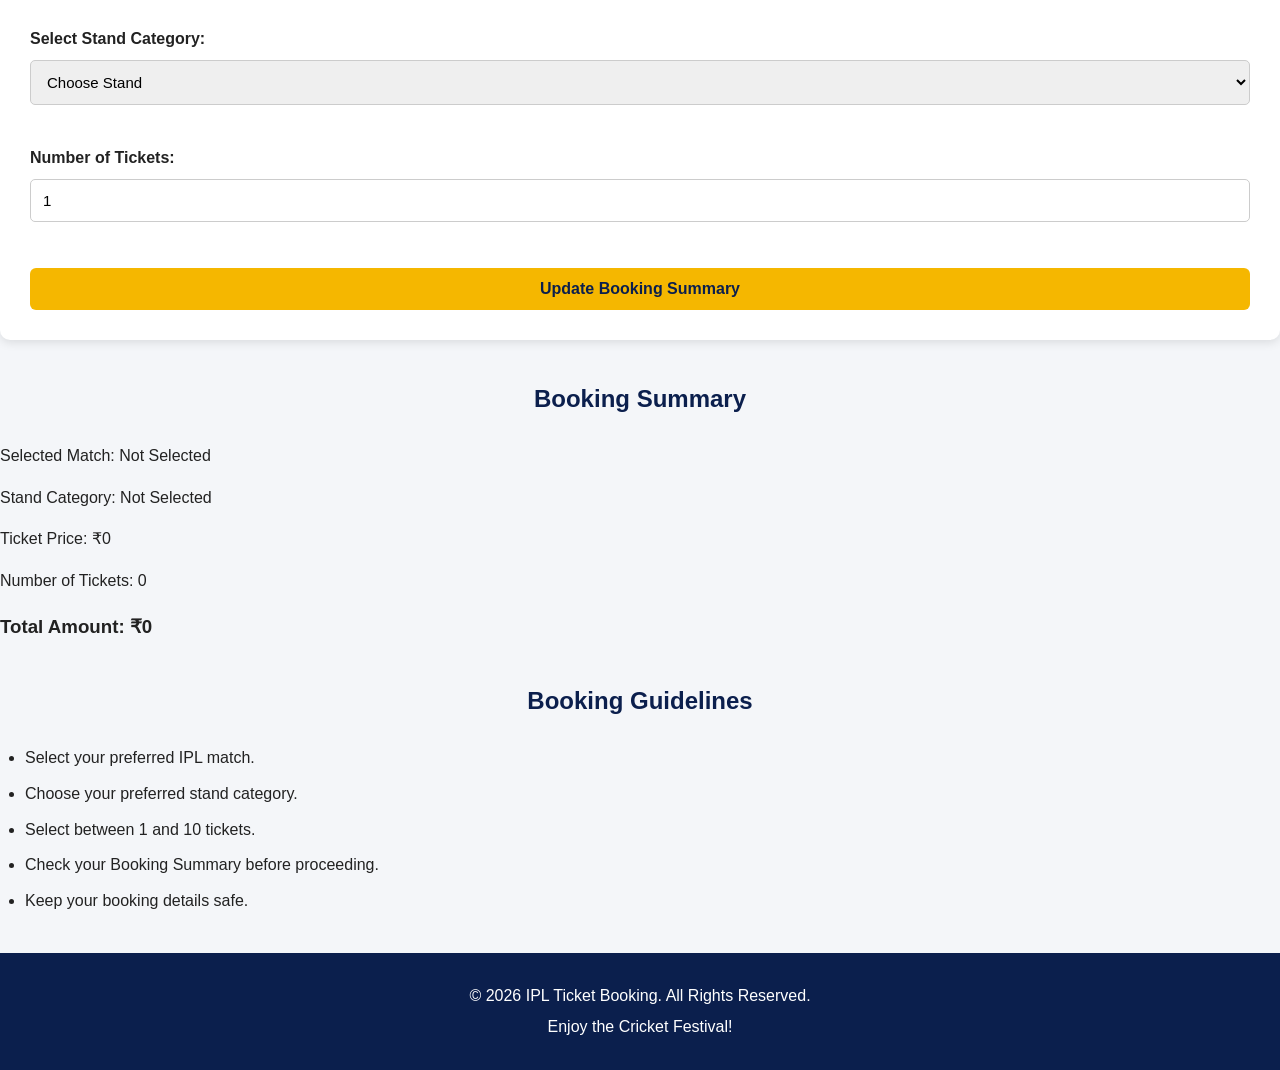
==== commit 38940dba: "Complete Activity 7 JavaScript live booking summary" ====
--- a/index.html
+++ b/index.html
@@ -1,335 +1,233 @@
+
 <!DOCTYPE html>
 <html lang="en">
-
 <head>
     <meta charset="UTF-8">
     <meta name="viewport" content="width=device-width, initial-scale=1.0">
     <title>IPL Ticket Booking</title>
     <link rel="stylesheet" href="styles.css">
 </head>
-
 <body>
 
     <!-- Navigation Bar -->
-    <header>
-        <nav>
-            <h2>IPL 2026</h2>
-
-            <ul>
-                <li><a href="#matches">Matches</a></li>
-                <li><a href="#booking">Book Ticket</a></li>
-                <li><a href="#mybookings">My Bookings</a></li>
-                <li><a href="#guidelines">Guidelines</a></li>
-            </ul>
-        </nav>
-    </header>
-
-    <!-- Hero Banner Section -->
-    <section id="home">
+    <nav>
+        <h2>IPL TICKET BOOKING</h2>
+        <ul>
+            <li><a href="#home">Home</a></li>
+            <li><a href="#matches">Matches</a></li>
+            <li><a href="#booking">Book Ticket</a></li>
+            <li><a href="#summary">My Bookings</a></li>
+            <li><a href="#guidelines">Guidelines</a></li>
+        </ul>
+    </nav>
+
+    <!-- Home Section -->
+    <section id="home" class="hero">
         <h1>Experience The Stadium Energy Live!</h1>
-
+        <p>Book your IPL tickets and enjoy the excitement of cricket.</p>
+        <a href="#matches" class="btn">View Schedule</a>
+        <a href="#booking" class="btn">Book Ticket</a>
+    </section>
+
+    <!-- About IPL -->
+    <section class="about">
+        <h2>About IPL 2026</h2>
         <p>
-            Be part of the excitement, cheer for your favourite team
-            and enjoy the IPL 2026 experience.
+            Indian Premier League is one of the most exciting cricket
+            tournaments in the world. Watch your favourite teams
+            compete and enjoy the stadium experience.
         </p>
-
-        <a href="#matches">View Schedule</a>
-        <a href="#booking">Book Ticket</a>
-    </section>
-
-    <!-- About IPL 2026 Section -->
-    <section id="about">
-
-        <h2>About IPL 2026</h2>
-
         <p>
-            The Indian Premier League (IPL) is one of the most
-            exciting cricket tournaments in the world.
-            Enjoy thrilling matches and support your favourite teams!
+            Popular Teams: RCB, CSK, MI, KKR, SRH and RR.
         </p>
-
-        <h3>Popular IPL Teams</h3>
-
-        <ul>
-            <li>Chennai Super Kings (CSK)</li>
-            <li>Mumbai Indians (MI)</li>
-            <li>Royal Challengers Bengaluru (RCB)</li>
-            <li>Kolkata Knight Riders (KKR)</li>
-            <li>Sunrisers Hyderabad (SRH)</li>
-            <li>Rajasthan Royals (RR)</li>
-            <li>Delhi Capitals (DC)</li>
-            <li>Punjab Kings (PBKS)</li>
-            <li>Gujarat Titans (GT)</li>
-            <li>Lucknow Super Giants (LSG)</li>
-        </ul>
-
-        <h3>Major Match Venues</h3>
-
-        <ul>
-            <li>M. Chinnaswamy Stadium, Bengaluru</li>
-            <li>Wankhede Stadium, Mumbai</li>
-            <li>MA Chidambaram Stadium, Chennai</li>
-            <li>Eden Gardens, Kolkata</li>
-            <li>Rajiv Gandhi International Cricket Stadium, Hyderabad</li>
-            <li>Narendra Modi Stadium, Ahmedabad</li>
-        </ul>
-
-    </section>
-
-    <!-- Match Schedule Section -->
+        <p>
+            Major Venues: Bengaluru, Chennai, Mumbai and Kolkata.
+        </p>
+    </section>
+
+    <!-- Match Schedule -->
     <section id="matches">
-
-        <h2>IPL 2026 Match Schedule</h2>
-
-        <!-- Team Filter -->
-        <label for="teamFilter">Filter by Team:</label>
-
-        <select id="teamFilter" name="teamFilter">
-            <option value="all">All Teams</option>
-            <option value="CSK">Chennai Super Kings</option>
-            <option value="MI">Mumbai Indians</option>
-            <option value="RCB">Royal Challengers Bengaluru</option>
-            <option value="KKR">Kolkata Knight Riders</option>
-            <option value="SRH">Sunrisers Hyderabad</option>
-            <option value="RR">Rajasthan Royals</option>
-            <option value="DC">Delhi Capitals</option>
-            <option value="PBKS">Punjab Kings</option>
-            <option value="GT">Gujarat Titans</option>
-            <option value="LSG">Lucknow Super Giants</option>
-        </select>
-
-        <!-- Match Schedule Table -->
-        <table border="1">
-
+        <h2>Match Schedule</h2>
+
+        <table>
             <thead>
                 <tr>
-                    <th>Match Number</th>
+                    <th>Match No.</th>
                     <th>Teams</th>
                     <th>Date & Time</th>
                     <th>Venue</th>
-                    <th>General Price</th>
-                    <th>Premium Price</th>
-                    <th>VIP Price</th>
+                    <th>General</th>
+                    <th>Premium</th>
+                    <th>VIP</th>
                     <th>Action</th>
                 </tr>
             </thead>
 
             <tbody>
-
                 <tr>
                     <td>1</td>
                     <td>RCB vs CSK</td>
-                    <td>01-Apr-2026, 7:30 PM</td>
+                    <td>26 March 2026</td>
                     <td>Bengaluru</td>
-                    <td>₹800</td>
-                    <td>₹1500</td>
-                    <td>₹3000</td>
-                    <td><a href="#booking">Book</a></td>
+                    <td>₹500</td>
+                    <td>₹1500</td>
+                    <td>₹3000</td>
+                    <td>
+                        <button type="button"
+                            onclick="selectMatch('RCB vs CSK')">
+                            Book
+                        </button>
+                    </td>
                 </tr>
 
                 <tr>
                     <td>2</td>
                     <td>MI vs KKR</td>
-                    <td>02-Apr-2026, 7:30 PM</td>
+                    <td>27 March 2026</td>
                     <td>Mumbai</td>
-                    <td>₹900</td>
-                    <td>₹1800</td>
-                    <td>₹3500</td>
-                    <td><a href="#booking">Book</a></td>
+                    <td>₹500</td>
+                    <td>₹1500</td>
+                    <td>₹3000</td>
+                    <td>
+                        <button type="button"
+                            onclick="selectMatch('MI vs KKR')">
+                            Book
+                        </button>
+                    </td>
                 </tr>
 
                 <tr>
                     <td>3</td>
-                    <td>CSK vs SRH</td>
-                    <td>03-Apr-2026, 7:30 PM</td>
+                    <td>CSK vs MI</td>
+                    <td>28 March 2026</td>
                     <td>Chennai</td>
-                    <td>₹700</td>
-                    <td>₹1400</td>
-                    <td>₹2800</td>
-                    <td><a href="#booking">Book</a></td>
+                    <td>₹500</td>
+                    <td>₹1500</td>
+                    <td>₹3000</td>
+                    <td>
+                        <button type="button"
+                            onclick="selectMatch('CSK vs MI')">
+                            Book
+                        </button>
+                    </td>
                 </tr>
 
                 <tr>
                     <td>4</td>
-                    <td>KKR vs RCB</td>
-                    <td>04-Apr-2026, 7:30 PM</td>
-                    <td>Kolkata</td>
-                    <td>₹850</td>
-                    <td>₹1600</td>
-                    <td>₹3200</td>
-                    <td><a href="#booking">Book</a></td>
-                </tr>
-
+                    <td>RCB vs MI</td>
+                    <td>29 March 2026</td>
+                    <td>Bengaluru</td>
+                    <td>₹500</td>
+                    <td>₹1500</td>
+                    <td>₹3000</td>
+                    <td>
+                        <button type="button"
+                            onclick="selectMatch('RCB vs MI')">
+                            Book
+                        </button>
+                    </td>
+                </tr>
             </tbody>
-
         </table>
-
-    </section>
-
-    <!-- Ticket Booking Section -->
+    </section>
+
+    <!-- Booking Form -->
     <section id="booking">
-
         <h2>Book Your IPL Tickets</h2>
 
-        <div>
-
-            <!-- Booking Form -->
-            <form>
-
-                <h3>Enter Booking Details</h3>
-
-                <label for="match">Select Match:</label>
-
-                <select id="match" name="match" required>
-                    <option value="">Choose Match</option>
-                    <option value="RCB-CSK">RCB vs CSK</option>
-                    <option value="MI-KKR">MI vs KKR</option>
-                    <option value="CSK-SRH">CSK vs SRH</option>
-                    <option value="KKR-RCB">KKR vs RCB</option>
-                </select>
-
-                <br><br>
-
-                <label for="stand">Stand Category:</label>
-
-                <select id="stand" name="stand" required>
-                    <option value="">Choose Stand</option>
-                    <option value="general">General</option>
-                    <option value="premium">Premium</option>
-                    <option value="vip">VIP</option>
-                </select>
-
-                <br><br>
-
-                <label for="quantity">Number of Tickets:</label>
-
-                <input type="number" id="quantity"
-                    name="quantity" min="1" max="10" required>
-
-                <br><br>
-
-                <label for="name">Full Name:</label>
-
-                <input type="text" id="name"
-                    name="name" placeholder="Enter your name" required>
-
-                <br><br>
-
-                <label for="email">Email Address:</label>
-
-                <input type="email" id="email"
-                    name="email" placeholder="Enter your email" required>
-
-                <br><br>
-
-                <label for="phone">Phone Number:</label>
-
-                <input type="tel" id="phone"
-                    name="phone" placeholder="Enter phone number" required>
-
-                <br><br>
-
-                <button type="submit">Submit Booking</button>
-
-            </form>
-
-            <!-- Booking Summary Card -->
-            <aside>
-
-                <h3>Booking Summary</h3>
-
-                <p>Selected Match: Not Selected</p>
-
-                <p>Stand Category: Not Selected</p>
-
-                <p>Ticket Price: ₹0</p>
-
-                <p>Quantity: 0</p>
-
-                <hr>
-
-                <h3>Total Amount: ₹0</h3>
-
-            </aside>
+        <form id="bookingForm">
+
+            <label for="match">Select Match:</label>
+            <select id="match" required>
+                <option value="">Choose Match</option>
+                <option value="RCB vs CSK">RCB vs CSK</option>
+                <option value="MI vs KKR">MI vs KKR</option>
+                <option value="CSK vs MI">CSK vs MI</option>
+                <option value="RCB vs MI">RCB vs MI</option>
+            </select>
+
+            <br><br>
+
+            <label for="stand">Select Stand Category:</label>
+            <select id="stand" required>
+                <option value="">Choose Stand</option>
+                <option value="General">General</option>
+                <option value="Premium">Premium</option>
+                <option value="VIP">VIP</option>
+            </select>
+
+            <br><br>
+
+            <label for="quantity">Number of Tickets:</label>
+            <input type="number" id="quantity"
+                min="1" max="10" value="1" required>
+
+            <br><br>
+
+            <button type="button" onclick="updateSummary()">
+                Update Booking Summary
+            </button>
+
+        </form>
+    </section>
+
+    <!-- Booking Summary -->
+    <section id="summary">
+        <h2>Booking Summary</h2>
+
+        <div class="booking-summary">
+
+            <p>
+                Selected Match:
+                <span id="summaryMatch">Not Selected</span>
+            </p>
+
+            <p>
+                Stand Category:
+                <span id="summaryStand">Not Selected</span>
+            </p>
+
+            <p>
+                Ticket Price:
+                ₹<span id="summaryPrice">0</span>
+            </p>
+
+            <p>
+                Number of Tickets:
+                <span id="summaryQuantity">0</span>
+            </p>
+
+            <h3>
+                Total Amount:
+                ₹<span id="totalAmount">0</span>
+            </h3>
 
         </div>
 
-    </section>
-
-    <!-- My Ticket Bookings Section -->
-    <section id="mybookings">
-
-        <h2>My Ticket Bookings</h2>
-
-        <table border="1">
-
-            <thead>
-                <tr>
-                    <th>Booking ID</th>
-                    <th>Match</th>
-                    <th>Stand Category</th>
-                    <th>Number of Tickets</th>
-                    <th>Total Amount</th>
-                    <th>Booking Status</th>
-                </tr>
-            </thead>
-
-            <tbody>
-                <!-- Booking records will appear here in future -->
-            </tbody>
-
-        </table>
-
-        <p>No bookings available yet.</p>
-
-    </section>
-
-    <!-- Guidelines Section -->
+        <div id="toast"></div>
+    </section>
+
+    <!-- Guidelines -->
     <section id="guidelines">
-
-        <h2>IPL Ticket Booking Guidelines</h2>
-
-        <div>
-
-            <article>
-                <h3>Ticket Verification</h3>
-                <p>
-                    Carry your valid IPL match ticket while entering
-                    the stadium. Make sure your ticket QR code or
-                    barcode is clearly visible for verification.
-                </p>
-            </article>
-
-            <article>
-                <h3>ID Proof Requirement</h3>
-                <p>
-                    Carry a valid government-issued photo ID proof
-                    along with your ticket. The ID details may be
-                    checked at the stadium entrance.
-                </p>
-            </article>
-
-            <article>
-                <h3>Prohibited Items</h3>
-                <p>
-                    Do not carry outside food, bottles, sharp objects,
-                    fireworks, or other restricted items inside
-                    the stadium.
-                </p>
-            </article>
-
-        </div>
-
-    </section>
-
-    <!-- Footer Section -->
+        <h2>Booking Guidelines</h2>
+
+        <ul>
+            <li>Select your preferred IPL match.</li>
+            <li>Choose your preferred stand category.</li>
+            <li>Select between 1 and 10 tickets.</li>
+            <li>Check your Booking Summary before proceeding.</li>
+            <li>Keep your booking details safe.</li>
+        </ul>
+    </section>
+
+    <!-- Footer -->
     <footer>
-
-        <p>&copy; 2026 IPL Ticket Booking Website. All Rights Reserved.</p>
-        <p>Designed for IPL 2026 Fans.</p>
-
+        <p>© 2026 IPL Ticket Booking. All Rights Reserved.</p>
+        <p>Enjoy the Cricket Festival!</p>
     </footer>
 
+    <!-- JavaScript -->
+    <script src="app.js"></script>
+
 </body>
-
-</html>+</html>
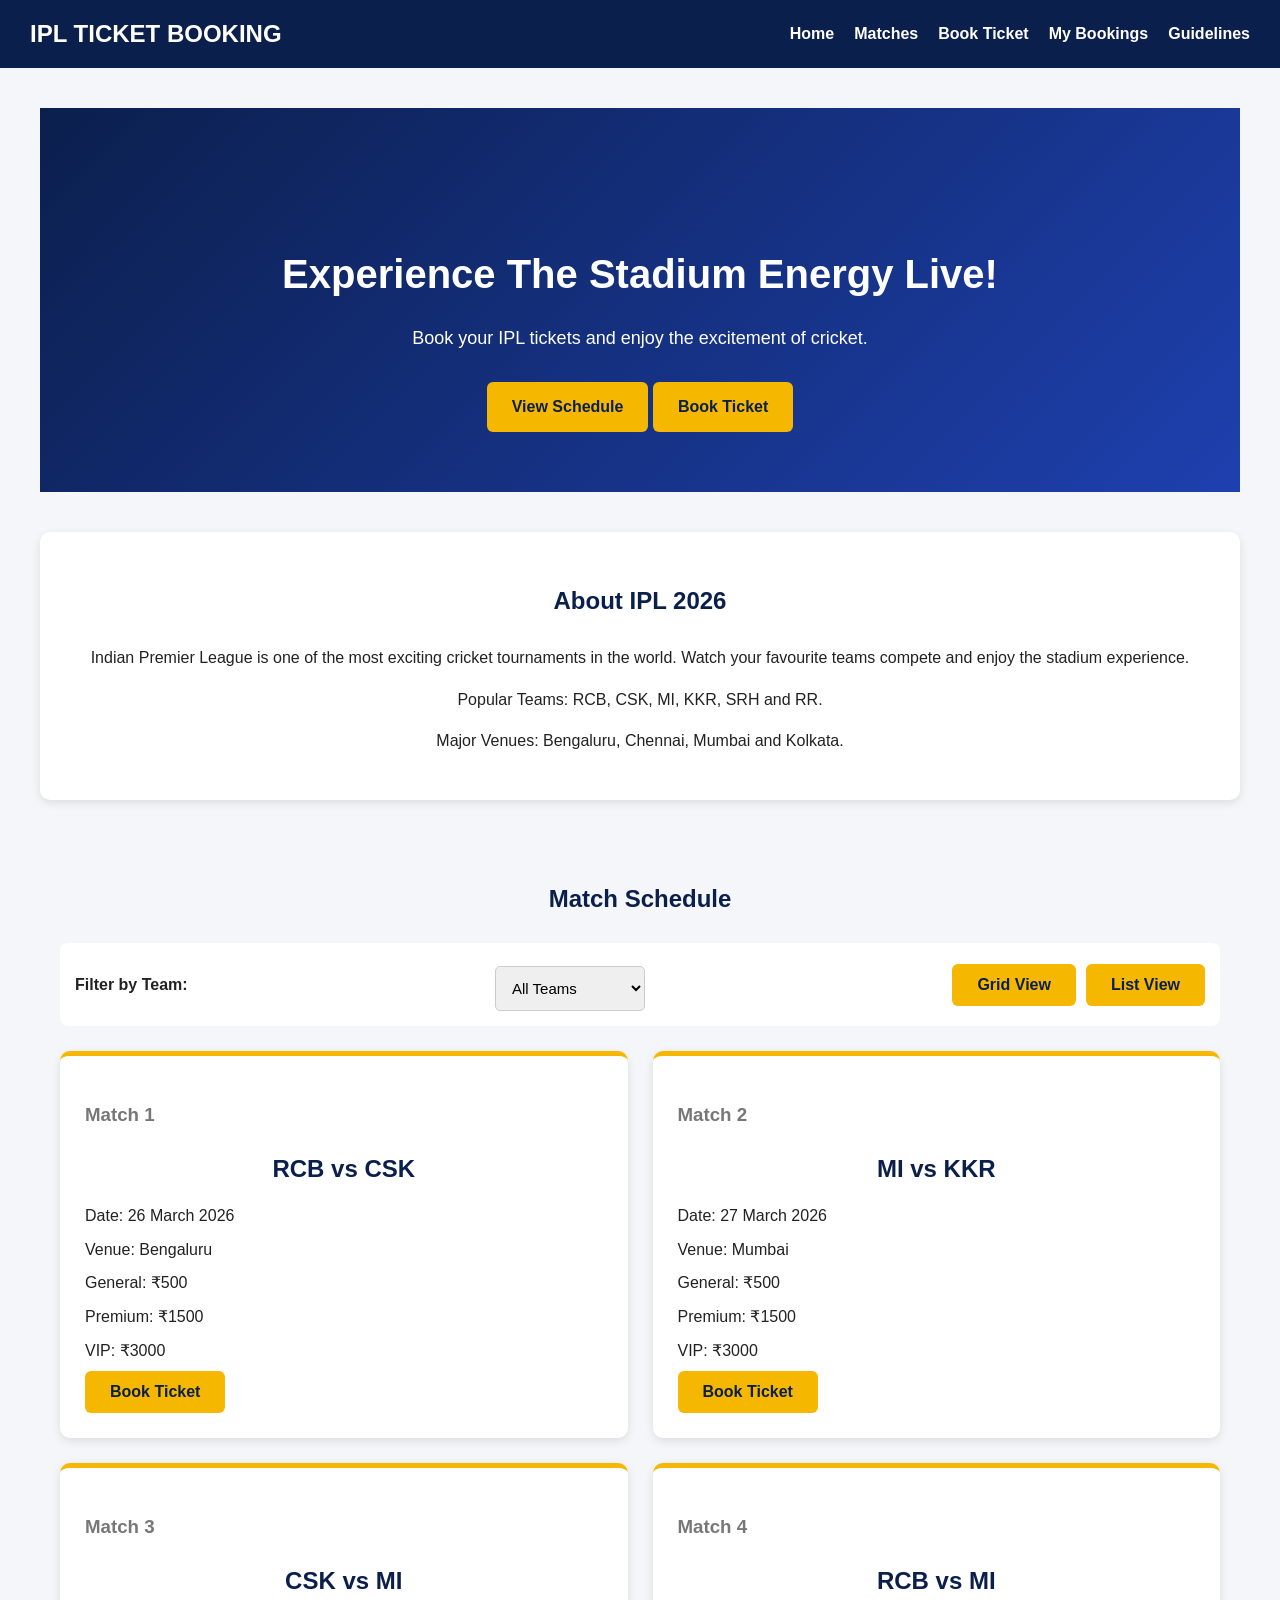
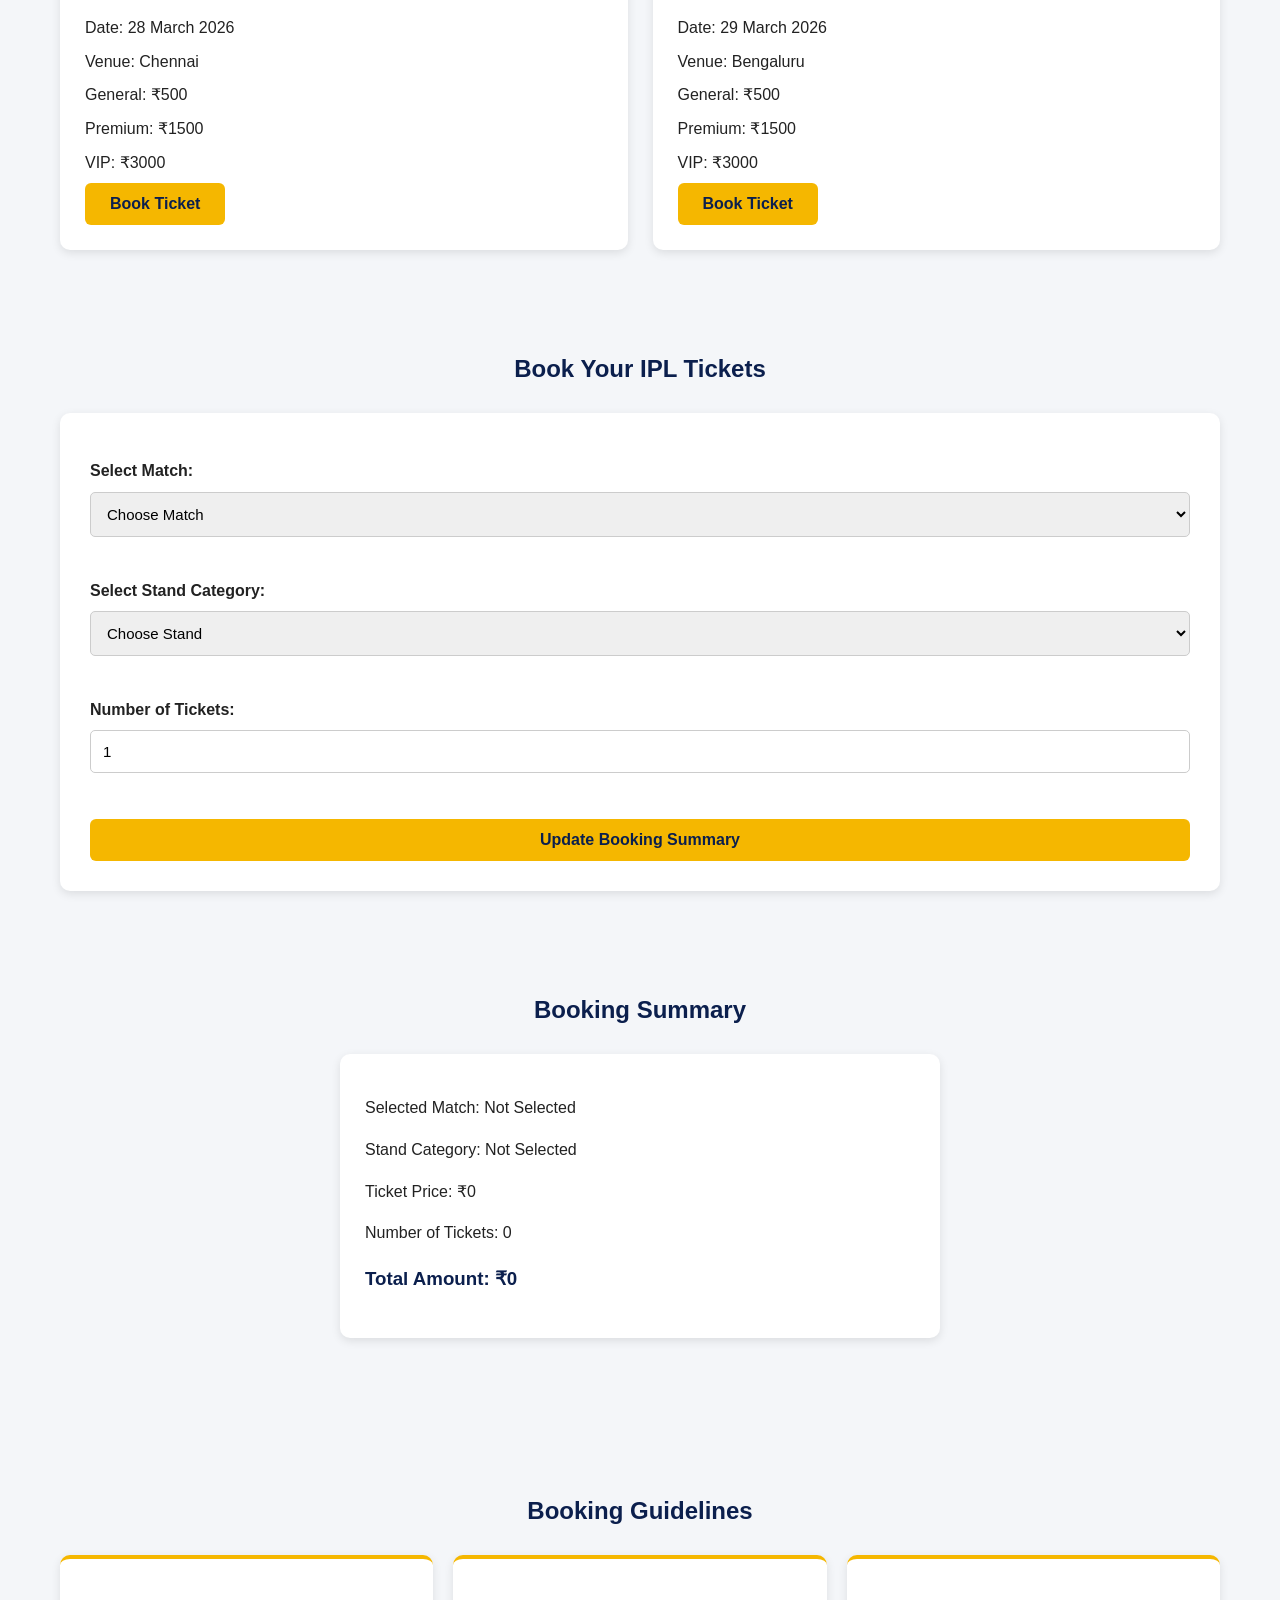
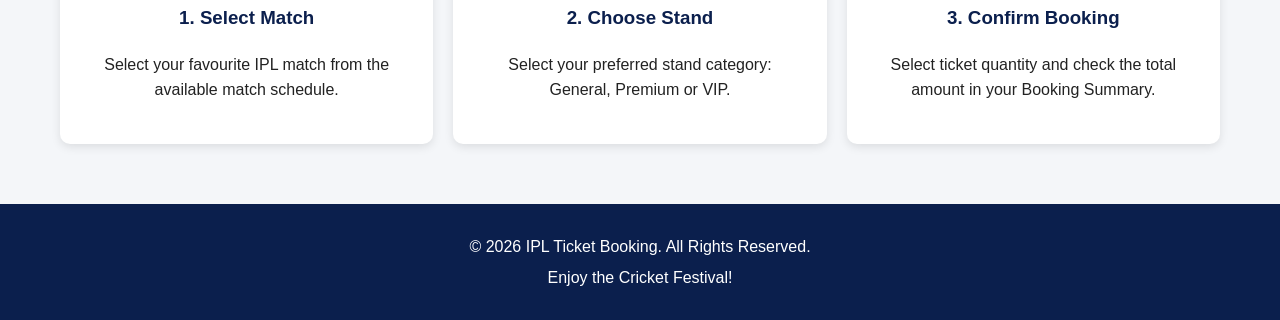
==== commit 4f3eafc6: "Complete Activity 8 responsive layout" ====
--- a/index.html
+++ b/index.html
@@ -10,134 +10,198 @@
 <body>
 
     <!-- Navigation Bar -->
-    <nav>
-        <h2>IPL TICKET BOOKING</h2>
-        <ul>
+    <nav class="navbar">
+
+        <h2 class="logo">IPL TICKET BOOKING</h2>
+
+        <button class="menu-toggle" id="menuToggle"
+                aria-label="Toggle navigation"
+                aria-expanded="false">
+            ☰
+        </button>
+
+        <ul id="navLinks">
             <li><a href="#home">Home</a></li>
             <li><a href="#matches">Matches</a></li>
             <li><a href="#booking">Book Ticket</a></li>
             <li><a href="#summary">My Bookings</a></li>
             <li><a href="#guidelines">Guidelines</a></li>
         </ul>
+
     </nav>
 
     <!-- Home Section -->
     <section id="home" class="hero">
+
         <h1>Experience The Stadium Energy Live!</h1>
-        <p>Book your IPL tickets and enjoy the excitement of cricket.</p>
+
+        <p>
+            Book your IPL tickets and enjoy the excitement of cricket.
+        </p>
+
         <a href="#matches" class="btn">View Schedule</a>
         <a href="#booking" class="btn">Book Ticket</a>
+
     </section>
 
     <!-- About IPL -->
     <section class="about">
+
         <h2>About IPL 2026</h2>
+
         <p>
             Indian Premier League is one of the most exciting cricket
             tournaments in the world. Watch your favourite teams
             compete and enjoy the stadium experience.
         </p>
+
         <p>
             Popular Teams: RCB, CSK, MI, KKR, SRH and RR.
         </p>
+
         <p>
             Major Venues: Bengaluru, Chennai, Mumbai and Kolkata.
         </p>
+
     </section>
 
     <!-- Match Schedule -->
     <section id="matches">
+
         <h2>Match Schedule</h2>
 
-        <table>
-            <thead>
-                <tr>
-                    <th>Match No.</th>
-                    <th>Teams</th>
-                    <th>Date & Time</th>
-                    <th>Venue</th>
-                    <th>General</th>
-                    <th>Premium</th>
-                    <th>VIP</th>
-                    <th>Action</th>
-                </tr>
-            </thead>
-
-            <tbody>
-                <tr>
-                    <td>1</td>
-                    <td>RCB vs CSK</td>
-                    <td>26 March 2026</td>
-                    <td>Bengaluru</td>
-                    <td>₹500</td>
-                    <td>₹1500</td>
-                    <td>₹3000</td>
-                    <td>
-                        <button type="button"
-                            onclick="selectMatch('RCB vs CSK')">
-                            Book
-                        </button>
-                    </td>
-                </tr>
-
-                <tr>
-                    <td>2</td>
-                    <td>MI vs KKR</td>
-                    <td>27 March 2026</td>
-                    <td>Mumbai</td>
-                    <td>₹500</td>
-                    <td>₹1500</td>
-                    <td>₹3000</td>
-                    <td>
-                        <button type="button"
-                            onclick="selectMatch('MI vs KKR')">
-                            Book
-                        </button>
-                    </td>
-                </tr>
-
-                <tr>
-                    <td>3</td>
-                    <td>CSK vs MI</td>
-                    <td>28 March 2026</td>
-                    <td>Chennai</td>
-                    <td>₹500</td>
-                    <td>₹1500</td>
-                    <td>₹3000</td>
-                    <td>
-                        <button type="button"
-                            onclick="selectMatch('CSK vs MI')">
-                            Book
-                        </button>
-                    </td>
-                </tr>
-
-                <tr>
-                    <td>4</td>
-                    <td>RCB vs MI</td>
-                    <td>29 March 2026</td>
-                    <td>Bengaluru</td>
-                    <td>₹500</td>
-                    <td>₹1500</td>
-                    <td>₹3000</td>
-                    <td>
-                        <button type="button"
-                            onclick="selectMatch('RCB vs MI')">
-                            Book
-                        </button>
-                    </td>
-                </tr>
-            </tbody>
-        </table>
+        <!-- Team Filter -->
+        <div class="match-controls">
+
+            <label for="teamFilter">Filter by Team:</label>
+
+            <select id="teamFilter">
+                <option value="all">All Teams</option>
+                <option value="RCB">RCB</option>
+                <option value="CSK">CSK</option>
+                <option value="MI">MI</option>
+                <option value="KKR">KKR</option>
+            </select>
+
+            <!-- Grid and List View Buttons -->
+            <div class="view-buttons">
+
+                <button type="button" id="gridViewBtn">
+                    Grid View
+                </button>
+
+                <button type="button" id="listViewBtn">
+                    List View
+                </button>
+
+            </div>
+
+        </div>
+
+        <!-- Match Cards Container -->
+        <div class="match-grid" id="matchContainer">
+
+            <!-- Match 1 -->
+            <div class="match-card" data-team="RCB CSK">
+
+                <h3>Match 1</h3>
+
+                <h2>RCB vs CSK</h2>
+
+                <p>Date: 26 March 2026</p>
+                <p>Venue: Bengaluru</p>
+
+                <p>General: ₹500</p>
+                <p>Premium: ₹1500</p>
+                <p>VIP: ₹3000</p>
+
+                <button type="button"
+                    onclick="selectMatch('RCB vs CSK')">
+                    Book Ticket
+                </button>
+
+            </div>
+
+            <!-- Match 2 -->
+            <div class="match-card" data-team="MI KKR">
+
+                <h3>Match 2</h3>
+
+                <h2>MI vs KKR</h2>
+
+                <p>Date: 27 March 2026</p>
+                <p>Venue: Mumbai</p>
+
+                <p>General: ₹500</p>
+                <p>Premium: ₹1500</p>
+                <p>VIP: ₹3000</p>
+
+                <button type="button"
+                    onclick="selectMatch('MI vs KKR')">
+                    Book Ticket
+                </button>
+
+            </div>
+
+            <!-- Match 3 -->
+            <div class="match-card" data-team="CSK MI">
+
+                <h3>Match 3</h3>
+
+                <h2>CSK vs MI</h2>
+
+                <p>Date: 28 March 2026</p>
+                <p>Venue: Chennai</p>
+
+                <p>General: ₹500</p>
+                <p>Premium: ₹1500</p>
+                <p>VIP: ₹3000</p>
+
+                <button type="button"
+                    onclick="selectMatch('CSK vs MI')">
+                    Book Ticket
+                </button>
+
+            </div>
+
+            <!-- Match 4 -->
+            <div class="match-card" data-team="RCB MI">
+
+                <h3>Match 4</h3>
+
+                <h2>RCB vs MI</h2>
+
+                <p>Date: 29 March 2026</p>
+                <p>Venue: Bengaluru</p>
+
+                <p>General: ₹500</p>
+                <p>Premium: ₹1500</p>
+                <p>VIP: ₹3000</p>
+
+                <button type="button"
+                    onclick="selectMatch('RCB vs MI')">
+                    Book Ticket
+                </button>
+
+            </div>
+
+        </div>
+
+        <p id="noMatches" hidden>
+            No matches found for this team.
+        </p>
+
     </section>
 
     <!-- Booking Form -->
     <section id="booking">
+
         <h2>Book Your IPL Tickets</h2>
 
         <form id="bookingForm">
 
             <label for="match">Select Match:</label>
+
             <select id="match" required>
                 <option value="">Choose Match</option>
                 <option value="RCB vs CSK">RCB vs CSK</option>
@@ -149,6 +213,7 @@
             <br><br>
 
             <label for="stand">Select Stand Category:</label>
+
             <select id="stand" required>
                 <option value="">Choose Stand</option>
                 <option value="General">General</option>
@@ -159,8 +224,9 @@
             <br><br>
 
             <label for="quantity">Number of Tickets:</label>
+
             <input type="number" id="quantity"
-                min="1" max="10" value="1" required>
+                   min="1" max="10" value="1" required>
 
             <br><br>
 
@@ -169,10 +235,12 @@
             </button>
 
         </form>
+
     </section>
 
     <!-- Booking Summary -->
     <section id="summary">
+
         <h2>Booking Summary</h2>
 
         <div class="booking-summary">
@@ -205,25 +273,50 @@
         </div>
 
         <div id="toast"></div>
-    </section>
-
-    <!-- Guidelines -->
+
+    </section>
+
+    <!-- Guidelines Section -->
     <section id="guidelines">
+
         <h2>Booking Guidelines</h2>
 
-        <ul>
-            <li>Select your preferred IPL match.</li>
-            <li>Choose your preferred stand category.</li>
-            <li>Select between 1 and 10 tickets.</li>
-            <li>Check your Booking Summary before proceeding.</li>
-            <li>Keep your booking details safe.</li>
-        </ul>
+        <div class="guidelines-grid">
+
+            <div class="guideline-card">
+                <h3>1. Select Match</h3>
+                <p>
+                    Select your favourite IPL match from the
+                    available match schedule.
+                </p>
+            </div>
+
+            <div class="guideline-card">
+                <h3>2. Choose Stand</h3>
+                <p>
+                    Select your preferred stand category:
+                    General, Premium or VIP.
+                </p>
+            </div>
+
+            <div class="guideline-card">
+                <h3>3. Confirm Booking</h3>
+                <p>
+                    Select ticket quantity and check the
+                    total amount in your Booking Summary.
+                </p>
+            </div>
+
+        </div>
+
     </section>
 
     <!-- Footer -->
     <footer>
+
         <p>© 2026 IPL Ticket Booking. All Rights Reserved.</p>
         <p>Enjoy the Cricket Festival!</p>
+
     </footer>
 
     <!-- JavaScript -->
--- a/styles.css
+++ b/styles.css
@@ -1,3 +1,4 @@
+
 /* CSS Variables */
 :root {
     --primary: #0b1f4d;
@@ -20,15 +21,8 @@
     line-height: 1.6;
 }
 
-/* Navigation Bar */
-header {
-    position: fixed;
-    top: 0;
-    width: 100%;
-    z-index: 1000;
-}
-
-nav {
+/* Navigation Bar - Flexbox */
+.navbar {
     background: var(--primary);
     color: white;
     padding: 15px 30px;
@@ -36,26 +30,48 @@
     justify-content: space-between;
     align-items: center;
     flex-wrap: wrap;
-}
-
-nav h2 {
+    position: relative;
+    z-index: 1000;
+}
+
+.logo {
     margin: 0;
-}
-
-.nav-links {
+    color: white;
+}
+
+.navbar ul {
     display: flex;
+    align-items: center;
     gap: 20px;
-}
-
-nav a {
+    list-style: none;
+    padding: 0;
+    margin: 0;
+}
+
+.navbar ul li {
+    margin: 0;
+}
+
+.navbar a {
     color: white;
     text-decoration: none;
     font-weight: bold;
     transition: color 0.3s;
 }
 
-nav a:hover {
+.navbar a:hover {
     color: var(--accent);
+}
+
+/* Hamburger Menu */
+.menu-toggle {
+    display: none;
+    background: var(--accent);
+    color: var(--primary);
+    border: none;
+    padding: 8px 14px;
+    font-size: 24px;
+    cursor: pointer;
 }
 
 /* Hero Section */
@@ -63,7 +79,7 @@
     background: linear-gradient(135deg, #0b1f4d, #1e40af);
     color: white;
     text-align: center;
-    padding: 120px 20px 60px;
+    padding: 100px 20px 60px;
 }
 
 .hero h1 {
@@ -97,16 +113,12 @@
     background: #ffd54f;
 }
 
-/* Main Content */
-main {
-    max-width: 1100px;
-    margin: auto;
+/* Main Sections */
+section {
+    max-width: 1200px;
+    margin: 40px auto;
     padding: 20px;
-}
-
-section {
-    margin: 40px 0;
-    scroll-margin-top: 90px;
+    scroll-margin-top: 30px;
 }
 
 section h2 {
@@ -115,39 +127,93 @@
     margin-bottom: 25px;
 }
 
-/* Match Schedule Table */
-table {
-    width: 100%;
-    border-collapse: collapse;
-    background: white;
-    border-radius: 8px;
-    overflow: hidden;
-    box-shadow: 0 3px 10px rgba(0, 0, 0, 0.1);
-}
-
-th,
-td {
-    padding: 15px;
-    text-align: center;
-    border: 1px solid #ddd;
-}
-
-th {
-    background: var(--primary);
-    color: white;
-}
-
-tr:hover {
-    background: #fff8e1;
-}
-
-/* Cards */
-.card {
-    background: white;
-    padding: 25px;
-    margin: 15px 0;
+/* About Section */
+.about {
+    text-align: center;
+    background: white;
+    padding: 30px;
     border-radius: 10px;
     box-shadow: 0 3px 10px rgba(0, 0, 0, 0.1);
+}
+
+/* Match Controls */
+.match-controls {
+    display: flex;
+    justify-content: space-between;
+    align-items: center;
+    flex-wrap: wrap;
+    gap: 15px;
+    margin-bottom: 25px;
+    background: white;
+    padding: 15px;
+    border-radius: 8px;
+}
+
+.match-controls label {
+    margin: 0;
+}
+
+.match-controls select {
+    width: auto;
+    min-width: 150px;
+}
+
+.view-buttons {
+    display: flex;
+    gap: 10px;
+    flex-wrap: wrap;
+}
+
+/* Match Cards - CSS Grid */
+.match-grid {
+    display: grid;
+    grid-template-columns: repeat(2, minmax(0, 1fr));
+    gap: 25px;
+}
+
+.match-card {
+    background: white;
+    padding: 25px;
+    border-radius: 10px;
+    border-top: 5px solid var(--accent);
+    box-shadow: 0 3px 10px rgba(0, 0, 0, 0.1);
+    transition: transform 0.3s;
+}
+
+.match-card:hover {
+    transform: translateY(-5px);
+}
+
+.match-card h2 {
+    color: var(--primary);
+    margin-bottom: 15px;
+}
+
+.match-card h3 {
+    color: #777;
+}
+
+.match-card p {
+    margin: 8px 0;
+}
+
+/* List View */
+.match-grid.list-view {
+    grid-template-columns: 1fr;
+}
+
+.match-grid.list-view .match-card {
+    display: flex;
+    align-items: center;
+    justify-content: space-between;
+    flex-wrap: wrap;
+    gap: 12px;
+}
+
+.match-grid.list-view .match-card h2,
+.match-grid.list-view .match-card h3,
+.match-grid.list-view .match-card p {
+    margin: 5px;
 }
 
 /* Booking Form */
@@ -180,13 +246,54 @@
     width: 100%;
 }
 
-/* Guidelines */
-ul {
-    padding-left: 25px;
-}
-
-li {
-    margin: 10px 0;
+/* Booking Summary */
+.booking-summary {
+    background: white;
+    padding: 25px;
+    border-radius: 10px;
+    box-shadow: 0 3px 10px rgba(0, 0, 0, 0.1);
+    max-width: 600px;
+    margin: auto;
+}
+
+.booking-summary h3 {
+    color: var(--primary);
+}
+
+/* Toast Notification */
+#toast {
+    visibility: hidden;
+    background: var(--primary);
+    color: white;
+    text-align: center;
+    padding: 12px 20px;
+    border-radius: 6px;
+    margin: 15px auto;
+    max-width: 400px;
+}
+
+#toast.show {
+    visibility: visible;
+}
+
+/* Guidelines - Three Column Grid */
+.guidelines-grid {
+    display: grid;
+    grid-template-columns: repeat(3, 1fr);
+    gap: 20px;
+}
+
+.guideline-card {
+    background: white;
+    padding: 25px;
+    border-radius: 10px;
+    border-top: 4px solid var(--accent);
+    box-shadow: 0 3px 10px rgba(0, 0, 0, 0.1);
+    text-align: center;
+}
+
+.guideline-card h3 {
+    color: var(--primary);
 }
 
 /* Footer */
@@ -202,29 +309,93 @@
     margin: 5px;
 }
 
-/* Responsive Design */
+/* Tablet Responsive Design */
+@media (max-width: 900px) {
+
+    .match-grid {
+        grid-template-columns: repeat(2, 1fr);
+    }
+
+    .guidelines-grid {
+        grid-template-columns: repeat(2, 1fr);
+    }
+
+    .hero h1 {
+        font-size: 32px;
+    }
+}
+
+/* Mobile Responsive Design */
 @media (max-width: 600px) {
-    nav {
+
+    /* Mobile Navigation */
+    .navbar {
+        padding: 15px;
+    }
+
+    .menu-toggle {
+        display: block;
+    }
+
+    .navbar ul {
+        display: none;
         flex-direction: column;
-        gap: 15px;
-    }
-
-    .nav-links {
+        align-items: center;
+        width: 100%;
+        padding: 15px 0;
+    }
+
+    .navbar ul.active {
+        display: flex;
+    }
+
+    /* Hero */
+    .hero {
+        padding: 60px 15px;
+    }
+
+    .hero h1 {
+        font-size: 26px;
+    }
+
+    .hero p {
+        font-size: 16px;
+    }
+
+    /* Match Cards */
+    .match-grid {
+        grid-template-columns: 1fr;
+    }
+
+    .match-grid.list-view .match-card {
+        display: block;
+    }
+
+    /* Controls */
+    .match-controls {
         flex-direction: column;
-        text-align: center;
-        gap: 10px;
-    }
-
-    .hero h1 {
-        font-size: 28px;
-    }
-
-    table {
-        font-size: 12px;
-    }
-
-    th,
-    td {
-        padding: 8px;
-    }
-}+        align-items: stretch;
+    }
+
+    .match-controls select {
+        width: 100%;
+    }
+
+    .view-buttons {
+        justify-content: center;
+    }
+
+    /* Guidelines */
+    .guidelines-grid {
+        grid-template-columns: 1fr;
+    }
+
+    /* Form */
+    form {
+        padding: 20px;
+    }
+
+    section {
+        padding: 15px;
+    }
+}
